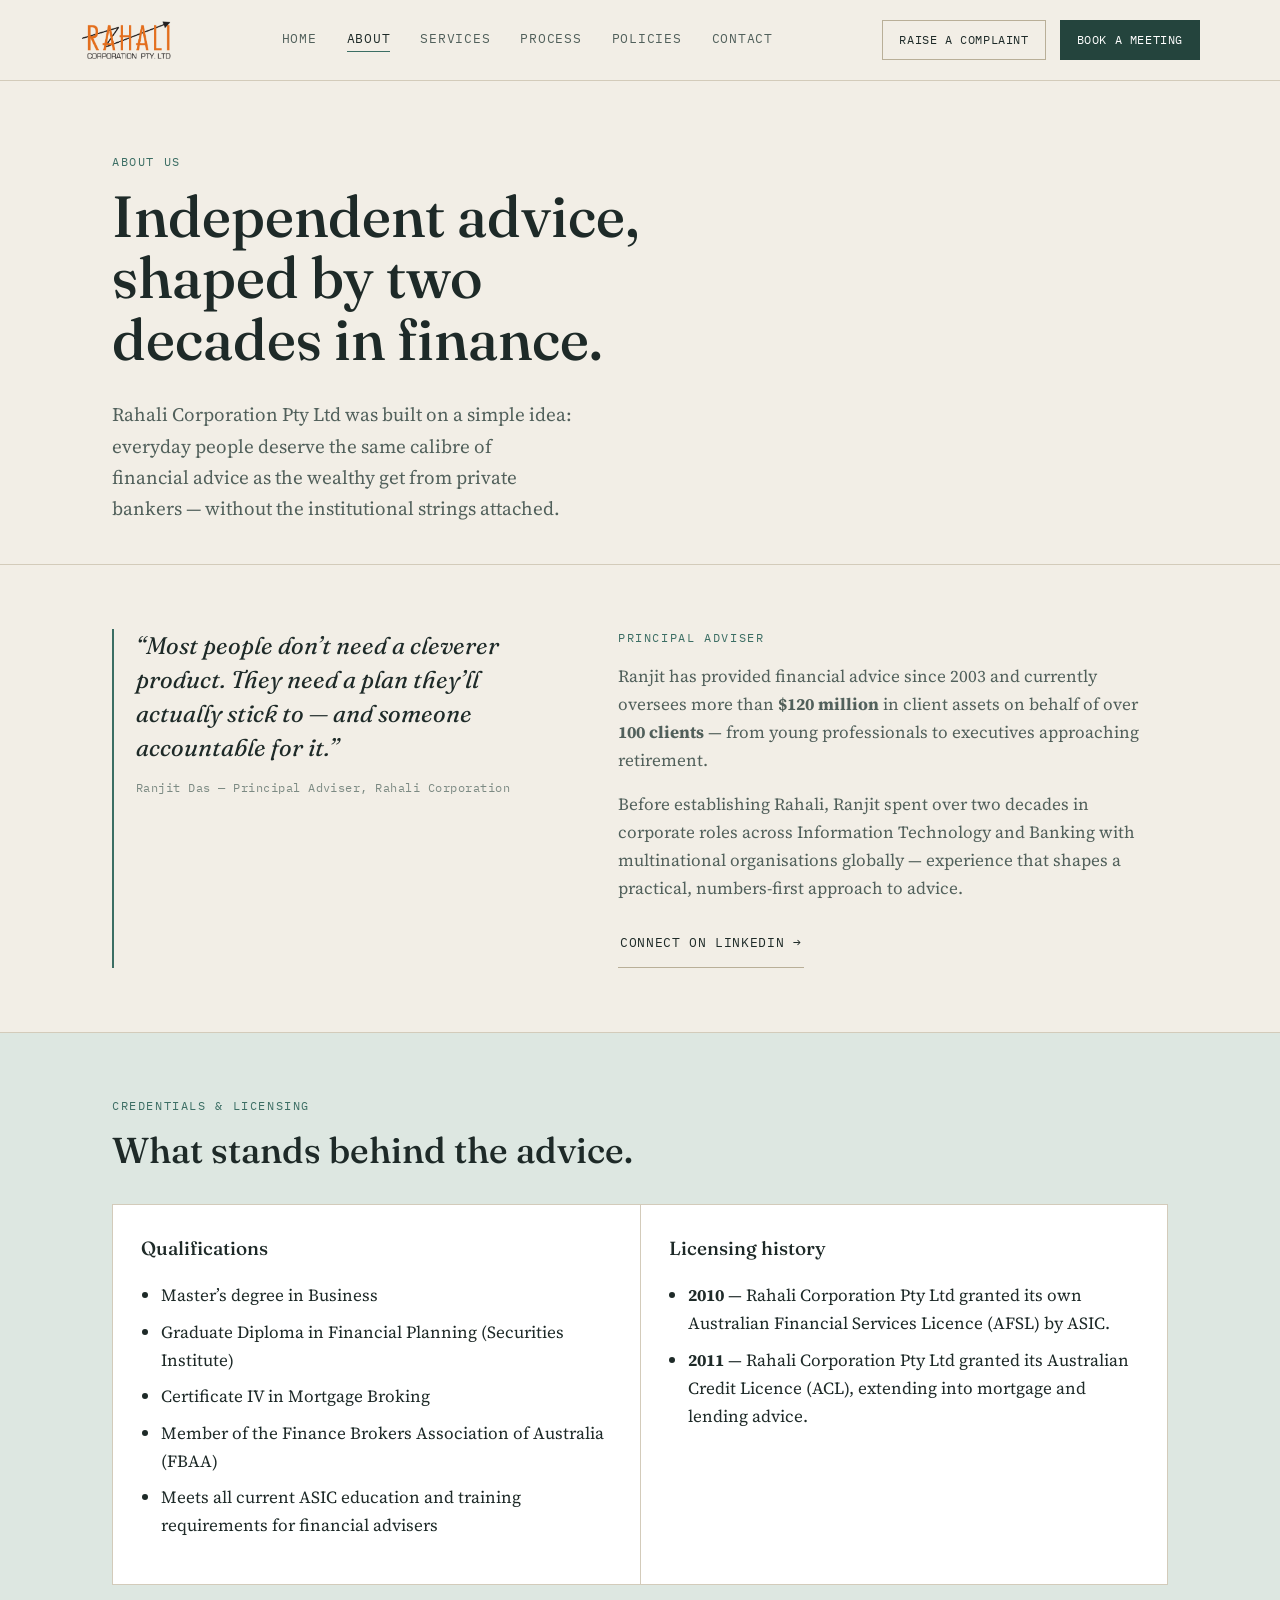
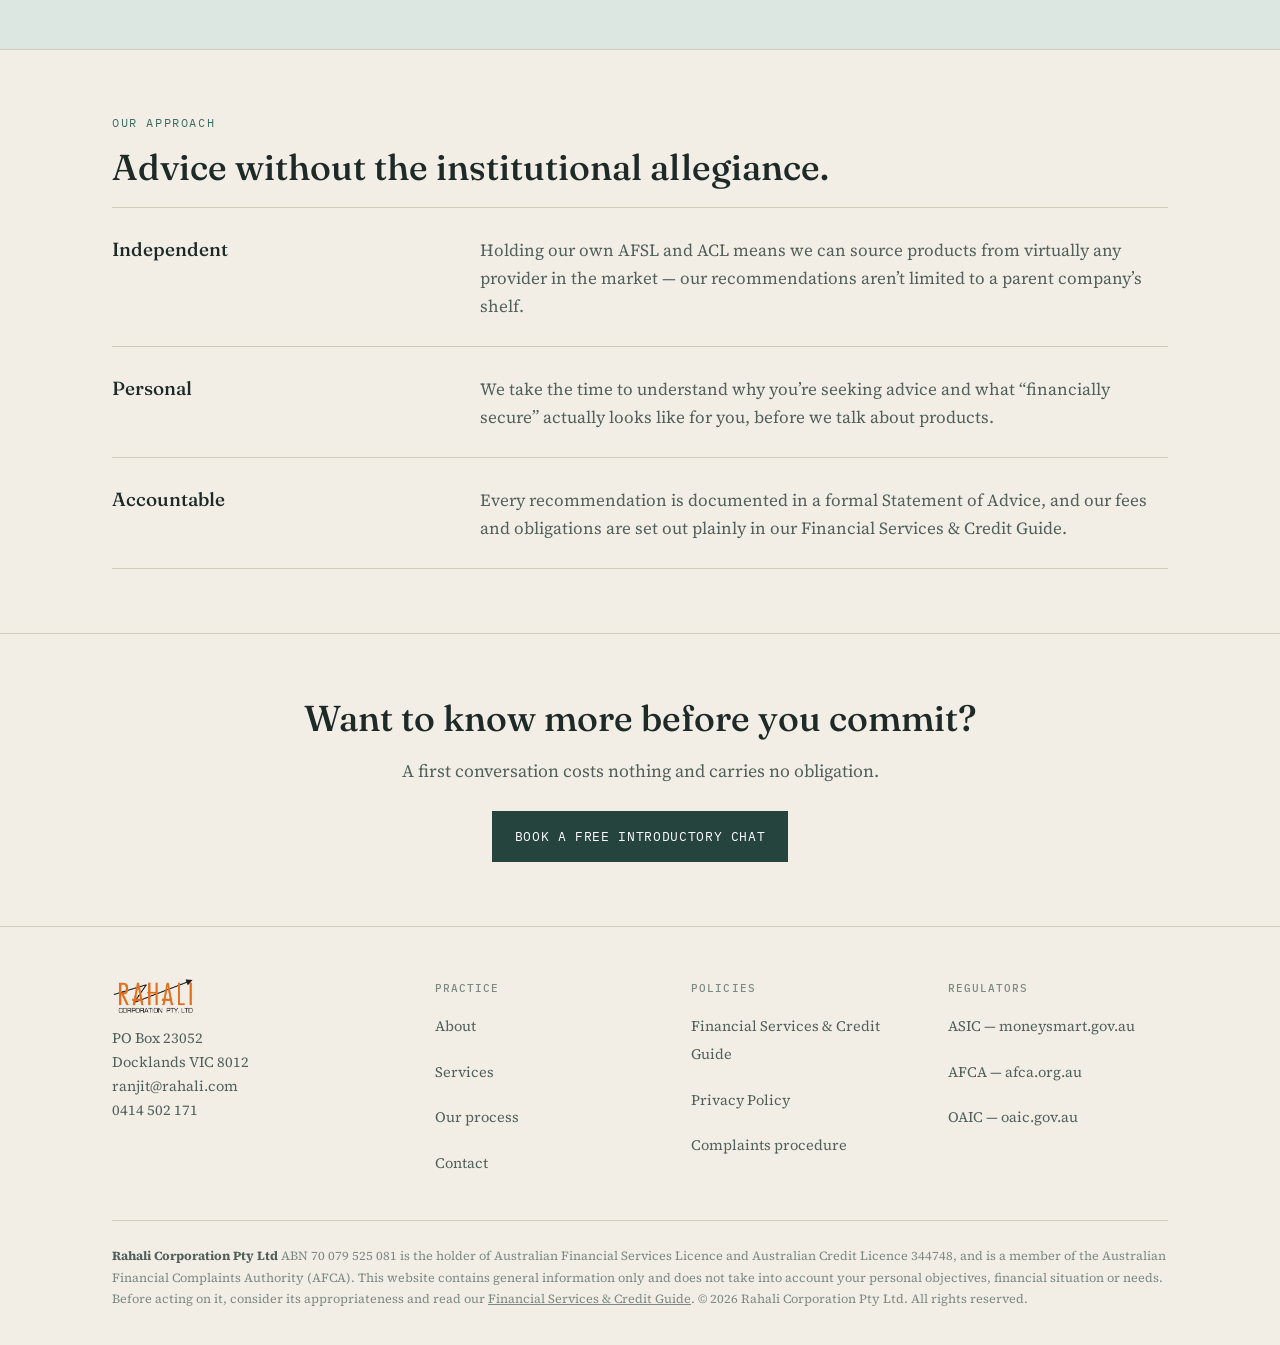
==== about.html @ 61ec0dc6 "Use the real Rahali Corporation logo instead of a custom mark Pull the actual logo currently live on" ====
<!DOCTYPE html>
<html lang="en-AU">
<head>
<meta charset="UTF-8">
<meta name="viewport" content="width=device-width, initial-scale=1.0">
<title>About Us | Rahali Corporation</title>
<meta name="description" content="Meet Ranjit Das, Principal Adviser of Rahali Corporation Pty Ltd &mdash; over 23 years of financial planning and mortgage broking experience.">
<link rel="icon" href="assets/img/favicon.png" type="image/png">
<link rel="preconnect" href="https://fonts.googleapis.com">
<link rel="preconnect" href="https://fonts.gstatic.com" crossorigin>
<link rel="stylesheet" href="assets/css/style.css">
</head>
<body>
<a class="skip-link" href="#main">Skip to content</a>
<div class="topbar">
  <div class="wrap topbar-inner">
    <a class="logo" href="index.html">
      <img src="assets/img/logo.png" alt="Rahali Corporation Pty Ltd" class="logo-img">
    </a>
    <nav class="site-nav" aria-label="Primary">
      <a href="index.html">Home</a>
      <a href="about.html">About</a>
      <a href="services.html">Services</a>
      <a href="process.html">Process</a>
      <a href="policies.html">Policies</a>
      <a href="contact.html">Contact</a>
    </nav>
    <div class="topbar-cta">
      <a class="btn-sm btn-outline-sm" href="complaints.html">Raise a Complaint</a>
      <a class="btn-primary btn-sm" href="contact.html">Book a meeting</a>
      <button class="nav-toggle" aria-label="Toggle menu" aria-expanded="false">
        <span></span><span></span><span></span>
      </button>
    </div>
  </div>
</div>

<main id="main">

<section class="hero" style="padding-bottom:20px;">
  <div class="wrap">
    <span class="eyebrow">About Us</span>
    <h1>Independent advice, shaped by two decades in finance.</h1>
    <p class="hero-sub">Rahali Corporation Pty Ltd was built on a simple idea: everyday people deserve the same calibre of financial advice as the wealthy get from private bankers &mdash; without the institutional strings attached.</p>
  </div>
</section>

<section class="section">
  <div class="wrap about-grid">
    <blockquote>
      &ldquo;Most people don&rsquo;t need a cleverer product. They need a plan they&rsquo;ll actually stick to &mdash; and someone accountable for it.&rdquo;
      <cite>Ranjit Das &mdash; Principal Adviser, Rahali Corporation</cite>
    </blockquote>
    <div class="about-copy">
      <span class="eyebrow">Principal Adviser</span>
      <p>Ranjit has provided financial advice since 2003 and currently oversees more than <strong>$120 million</strong> in client assets on behalf of over <strong>100 clients</strong> &mdash; from young professionals to executives approaching retirement.</p>
      <p>Before establishing Rahali, Ranjit spent over two decades in corporate roles across Information Technology and Banking with multinational organisations globally &mdash; experience that shapes a practical, numbers-first approach to advice.</p>
      <p class="mb-0"><a class="btn-ghost" href="https://www.linkedin.com/in/ranjit-das-aus/" target="_blank" rel="noopener">Connect on LinkedIn &rarr;</a></p>
    </div>
  </div>
</section>

<section class="section section--tint">
  <div class="wrap">
    <span class="eyebrow">Credentials &amp; licensing</span>
    <h2>What stands behind the advice.</h2>
    <div class="panel-grid panel-grid-2" style="margin-top:32px;">
      <div class="panel">
        <h3>Qualifications</h3>
        <ul>
          <li>Master&rsquo;s degree in Business</li>
          <li>Graduate Diploma in Financial Planning (Securities Institute)</li>
          <li>Certificate IV in Mortgage Broking</li>
          <li>Member of the Finance Brokers Association of Australia (FBAA)</li>
          <li>Meets all current ASIC education and training requirements for financial advisers</li>
        </ul>
      </div>
      <div class="panel">
        <h3>Licensing history</h3>
        <ul>
          <li><strong>2010</strong> &mdash; Rahali Corporation Pty Ltd granted its own Australian Financial Services Licence (AFSL) by ASIC.</li>
          <li><strong>2011</strong> &mdash; Rahali Corporation Pty Ltd granted its Australian Credit Licence (ACL), extending into mortgage and lending advice.</li>
        </ul>
      </div>
    </div>
  </div>
</section>

<section class="section">
  <div class="wrap">
    <span class="eyebrow">Our approach</span>
    <h2>Advice without the institutional allegiance.</h2>
    <div class="services-list" style="margin-top:8px;">
      <div class="service-row" style="grid-template-columns:1fr 2fr;">
        <h3>Independent</h3>
        <p>Holding our own AFSL and ACL means we can source products from virtually any provider in the market &mdash; our recommendations aren&rsquo;t limited to a parent company&rsquo;s shelf.</p>
      </div>
      <div class="service-row" style="grid-template-columns:1fr 2fr;">
        <h3>Personal</h3>
        <p>We take the time to understand why you&rsquo;re seeking advice and what &ldquo;financially secure&rdquo; actually looks like for you, before we talk about products.</p>
      </div>
      <div class="service-row" style="grid-template-columns:1fr 2fr;">
        <h3>Accountable</h3>
        <p>Every recommendation is documented in a formal Statement of Advice, and our fees and obligations are set out plainly in our Financial Services &amp; Credit Guide.</p>
      </div>
    </div>
  </div>
</section>

<section class="section text-center">
  <div class="wrap">
    <h2>Want to know more before you commit?</h2>
    <p class="lead" style="margin:0 auto 24px;">A first conversation costs nothing and carries no obligation.</p>
    <a class="btn-primary" href="contact.html">Book a Free Introductory Chat</a>
  </div>
</section>

</main>
<footer class="site-footer">
  <div class="wrap">
    <div class="footer-grid">
      <div>
        <img src="assets/img/logo.png" alt="Rahali Corporation Pty Ltd" class="logo-img logo-img--footer">
        <p style="color:var(--ink-soft);font-size:14.5px;margin-top:14px;max-width:32ch;">PO Box 23052<br>Docklands VIC 8012<br><a href="mailto:ranjit@rahali.com">ranjit@rahali.com</a><br><a href="tel:+61414502171">0414 502 171</a></p>
      </div>
      <div>
        <h4>Practice</h4>
        <ul>
          <li><a href="about.html">About</a></li>
          <li><a href="services.html">Services</a></li>
          <li><a href="process.html">Our process</a></li>
          <li><a href="contact.html">Contact</a></li>
        </ul>
      </div>
      <div>
        <h4>Policies</h4>
        <ul>
          <li><a href="fscg.html">Financial Services &amp; Credit Guide</a></li>
          <li><a href="privacy.html">Privacy Policy</a></li>
          <li><a href="complaints.html">Complaints procedure</a></li>
        </ul>
      </div>
      <div>
        <h4>Regulators</h4>
        <ul>
          <li><a href="https://moneysmart.gov.au" target="_blank" rel="noopener">ASIC — moneysmart.gov.au</a></li>
          <li><a href="https://www.afca.org.au" target="_blank" rel="noopener">AFCA — afca.org.au</a></li>
          <li><a href="https://www.oaic.gov.au" target="_blank" rel="noopener">OAIC — oaic.gov.au</a></li>
        </ul>
      </div>
    </div>
    <div class="footer-legal">
      <strong>Rahali Corporation Pty Ltd</strong> ABN 70 079 525 081 is the holder of Australian Financial Services Licence and Australian Credit Licence 344748, and is a member of the Australian Financial Complaints Authority (AFCA). This website contains general information only and does not take into account your personal objectives, financial situation or needs. Before acting on it, consider its appropriateness and read our <a href="fscg.html">Financial Services &amp; Credit Guide</a>. &copy; <span data-year>2026</span> Rahali Corporation Pty Ltd. All rights reserved.
    </div>
  </div>
</footer>

<script src="assets/js/main.js"></script>
</body>
</html>
---- assets/css/style.css ----
/* =========================================================
   Rahali Corporation Pty Ltd — Site Stylesheet
   "Long Horizon" design system: editorial serif + mono labels,
   sage/cream palette, sharp corners, no shadows.
   ========================================================= */

@import url('https://fonts.googleapis.com/css2?family=Fraunces:opsz,wght@9..144,400;9..144,500;9..144,600&family=Source+Serif+4:ital,wght@0,400;0,500;0,600;1,400&family=IBM+Plex+Mono:wght@400;500&display=swap');

:root{
  --bg:#F2EEE6;
  --surface:#FFFFFF;
  --surface-soft:#EAE4D6;
  --ink:#1E2A28;
  --ink-soft:#51605B;
  --ink-faint:#7C8A83;
  --accent:#3C6E64;
  --accent-deep:#24443D;
  --accent-tint:#DDE7E1;
  --line:#D3CBBA;
  --line-strong:#B9AF98;
  --danger:#8C4A3A;
}
@media (prefers-color-scheme: dark){
  :root:not([data-theme="light"]){
    --bg:#141C1A; --surface:#1B2523; --surface-soft:#22302C;
    --ink:#EDEAE0; --ink-soft:#B7C0BA; --ink-faint:#84928C;
    --accent:#6FAE9D; --accent-deep:#9CCABB; --accent-tint:#25352F;
    --line:#33413C; --line-strong:#425048; --danger:#D19684;
  }
}
:root[data-theme="dark"]{
  --bg:#141C1A; --surface:#1B2523; --surface-soft:#22302C;
  --ink:#EDEAE0; --ink-soft:#B7C0BA; --ink-faint:#84928C;
  --accent:#6FAE9D; --accent-deep:#9CCABB; --accent-tint:#25352F;
  --line:#33413C; --line-strong:#425048; --danger:#D19684;
}

*, *::before, *::after{ box-sizing:border-box; }
html{ -webkit-font-smoothing:antialiased; scroll-behavior:smooth; overflow-x:hidden; }
body{
  margin:0;
  background:var(--bg);
  color:var(--ink);
  font-family:"Source Serif 4", Georgia, "Times New Roman", serif;
  font-size:17px;
  line-height:1.65;
  overflow-x:hidden;
}
a{ color:inherit; }
h1,h2,h3,h4{
  font-family:"Fraunces","Iowan Old Style",Georgia,serif;
  font-weight:500;
  text-wrap:balance;
  margin:0 0 0.5em;
  color:var(--ink);
}
h1{ font-size:clamp(34px,5vw,58px); line-height:1.06; }
h2{ font-size:clamp(26px,3.4vw,36px); line-height:1.15; }
h3{ font-size:19px; font-weight:500; }
p{ margin:0 0 1em; color:var(--ink); }
ul{ padding-left:1.15em; }
li{ margin-bottom:0.5em; }
img,svg{ max-width:100%; display:block; }
em{ font-style:italic; color:var(--accent-deep); }

.mono{ font-family:"IBM Plex Mono",ui-monospace,SFMono-Regular,monospace; letter-spacing:.02em; }

.wrap{ max-width:1120px; margin:0 auto; padding:0 32px; }
@media (max-width:640px){ .wrap{ padding:0 20px; } }

.eyebrow{
  font-family:"IBM Plex Mono",monospace; font-size:11.5px; letter-spacing:.14em;
  text-transform:uppercase; color:var(--accent); margin-bottom:14px; display:block;
}
.lead{ color:var(--ink-soft); font-size:1.1rem; max-width:56ch; }

/* ---- Buttons & links ---- */
.btn-primary{
  font-family:"IBM Plex Mono",monospace; font-size:13px; letter-spacing:.05em; text-transform:uppercase;
  text-decoration:none; color:var(--surface); background:var(--accent-deep);
  padding:14px 22px; display:inline-block; border:1px solid var(--accent-deep); cursor:pointer;
}
.btn-primary:hover{ background:var(--accent); border-color:var(--accent); }
.btn-ghost{
  font-family:"IBM Plex Mono",monospace; font-size:13px; letter-spacing:.05em; text-transform:uppercase;
  text-decoration:none; color:var(--ink); border-bottom:1px solid var(--line-strong);
  padding:14px 2px; display:inline-block; background:none; border-top:none; border-left:none; border-right:none; cursor:pointer;
}
.btn-ghost:hover{ color:var(--accent-deep); border-color:var(--accent-deep); }
.btn-sm{
  font-family:"IBM Plex Mono",monospace; font-size:12px; letter-spacing:.05em; text-transform:uppercase;
  text-decoration:none; padding:9px 16px; display:inline-block; cursor:pointer;
}
.btn-outline-sm{ color:var(--ink); border:1px solid var(--line-strong); background:none; }
.btn-outline-sm:hover{ border-color:var(--accent-deep); color:var(--accent-deep); }
.hero-actions{ display:flex; gap:16px; margin-top:30px; flex-wrap:wrap; align-items:center; }

/* ---- Topbar ---- */
.topbar{ border-bottom:1px solid var(--line); background:var(--bg); position:sticky; top:0; z-index:100; }
.topbar-inner{ display:flex; align-items:center; justify-content:space-between; padding:20px 0; gap:20px; }
.logo{ display:flex; align-items:center; gap:10px; text-decoration:none; flex-shrink:0; min-width:0; }
.logo-img{ height:38px; width:auto; display:block; flex-shrink:0; }
.logo-img--footer{ height:34px; margin-bottom:14px; }
nav.site-nav{ display:flex; gap:30px; }
nav.site-nav a{
  font-family:"IBM Plex Mono",monospace; font-size:12.5px; letter-spacing:.06em; text-transform:uppercase;
  text-decoration:none; color:var(--ink-soft); padding-bottom:3px; border-bottom:1px solid transparent;
}
nav.site-nav a:hover, nav.site-nav a.active{ color:var(--ink); border-color:var(--accent); }
.topbar-cta{ display:flex; align-items:center; gap:14px; flex-shrink:0; }
.nav-toggle{ display:none; background:none; border:1px solid var(--line-strong); padding:8px 10px; cursor:pointer; }
.nav-toggle span{ display:block; width:20px; height:2px; margin:4px 0; background:var(--ink); }

@media (max-width:900px){
  nav.site-nav{
    display:none; position:absolute; top:100%; left:0; right:0;
    flex-direction:column; gap:0; background:var(--surface); border-bottom:1px solid var(--line);
  }
  nav.site-nav.open{ display:flex; }
  nav.site-nav a{ padding:16px 20px; border-bottom:1px solid var(--line); }
  nav.site-nav a:last-child{ border-bottom:none; }
  .topbar-cta .btn-outline-sm{ display:none; }
  .nav-toggle{ display:block; }
}
@media (max-width:480px){
  .topbar-cta .btn-primary.btn-sm{ padding:9px 12px; font-size:11px; }
}

/* ---- Hero ---- */
.hero{ padding:72px 0 56px; position:relative; overflow:hidden; }
.credential-line{
  display:flex; gap:10px; align-items:center; flex-wrap:wrap;
  font-family:"IBM Plex Mono",monospace; font-size:11.5px; letter-spacing:.1em; text-transform:uppercase;
  color:var(--ink-faint); margin-bottom:30px;
}
.credential-line .dot{ width:5px; height:5px; border-radius:50%; background:var(--accent); flex-shrink:0; }
.hero-grid{ display:grid; grid-template-columns:1.15fr .85fr; gap:56px; align-items:end; }
@media (max-width:860px){ .hero-grid{ grid-template-columns:1fr; } }
.hero h1{ max-width:15ch; }
.hero-sub{ margin-top:20px; color:var(--ink-soft); font-size:19px; max-width:46ch; }
.hero-figure{ border:1px solid var(--line); background:var(--surface); padding:26px; }
.hero-figure .fig-label{
  font-family:"IBM Plex Mono",monospace; font-size:10.5px; letter-spacing:.12em; text-transform:uppercase;
  color:var(--ink-faint); display:flex; justify-content:space-between; margin-bottom:16px;
}
canvas#horizon{ display:block; width:100%; height:170px; }
.fig-stats{ display:grid; grid-template-columns:repeat(3,1fr); gap:16px; margin-top:18px; border-top:1px solid var(--line); padding-top:18px; }
.fig-stats div span{ display:block; }
.stat-n{ font-family:"Fraunces",serif; font-size:24px; color:var(--accent-deep); }
.stat-l{ font-family:"IBM Plex Mono",monospace; font-size:10px; letter-spacing:.05em; text-transform:uppercase; color:var(--ink-faint); margin-top:2px; }

/* ---- Section shell ---- */
.section{ padding:64px 0; border-top:1px solid var(--line); }
.section:first-of-type{ border-top:none; }
.section--tight{ padding:44px 0; }
.section--tint{ background:var(--accent-tint); }
.section-head{ display:grid; grid-template-columns:1fr 1.3fr; gap:40px; margin-bottom:40px; }
@media (max-width:760px){ .section-head{ grid-template-columns:1fr; gap:14px; } }
.section-head h2{ max-width:14ch; }
.section-head p{ color:var(--ink-soft); margin:0; max-width:52ch; }

/* ---- About / pull quote ---- */
.about-grid{ display:grid; grid-template-columns:.9fr 1.1fr; gap:56px; }
@media (max-width:820px){ .about-grid{ grid-template-columns:1fr; } }
blockquote{
  margin:0; font-family:"Fraunces",serif; font-style:italic; font-weight:400; font-size:24px; line-height:1.42;
  color:var(--ink); border-left:2px solid var(--accent); padding-left:22px;
}
blockquote cite{ display:block; margin-top:14px; font-family:"IBM Plex Mono",monospace; font-style:normal; font-size:12px; letter-spacing:.04em; color:var(--ink-faint); }
.about-copy p{ color:var(--ink-soft); margin:0 0 16px; }
.about-copy p:last-child{ margin-bottom:0; }

/* ---- Numbered service rows ---- */
.services-list{ border-top:1px solid var(--line); }
.service-row{ display:grid; grid-template-columns:70px 1fr 1.4fr; gap:24px; padding:26px 0; border-bottom:1px solid var(--line); align-items:baseline; }
@media (max-width:760px){ .service-row{ grid-template-columns:1fr; gap:6px; } }
.service-row .num{ font-family:"IBM Plex Mono",monospace; color:var(--ink-faint); font-size:13px; }
.service-row h3{ margin-bottom:0; }
.service-row p{ margin:0; color:var(--ink-soft); }
.service-row ul{ margin:8px 0 0; color:var(--ink-soft); }

/* ---- Process grid ---- */
.process-list{ display:grid; grid-template-columns:repeat(5,1fr); gap:1px; background:var(--line); border:1px solid var(--line); }
@media (max-width:960px){ .process-list{ grid-template-columns:repeat(3,1fr); } }
@media (max-width:620px){ .process-list{ grid-template-columns:1fr 1fr; } }
@media (max-width:420px){ .process-list{ grid-template-columns:1fr; } }
.process-item{ background:var(--surface); padding:26px 20px; }
.process-item .num{ font-family:"Fraunces",serif; color:var(--accent); font-size:28px; display:block; margin-bottom:12px; }
.process-item h3{ font-size:16.5px; margin-bottom:8px; }
.process-item p{ margin:0; color:var(--ink-soft); font-size:14.5px; }

/* ---- Trust strip ---- */
.trust-strip{ background:var(--accent-tint); border-top:1px solid var(--line); border-bottom:1px solid var(--line); }
.trust-grid{ display:grid; grid-template-columns:repeat(3,1fr); gap:40px; padding:52px 0; }
@media (max-width:760px){ .trust-grid{ grid-template-columns:1fr; gap:28px; } }
.trust-grid h3{ margin-bottom:8px; }
.trust-grid p{ margin:0; color:var(--ink-soft); font-size:15px; }

/* ---- Policy grid + complaint banner ---- */
.policy-grid{ display:grid; grid-template-columns:repeat(3,1fr); gap:1px; background:var(--line); border:1px solid var(--line); }
@media (max-width:760px){ .policy-grid{ grid-template-columns:1fr; } }
.policy-card{ background:var(--surface); padding:28px 26px; display:flex; flex-direction:column; gap:12px; }
.policy-card h3{ margin-bottom:0; }
.policy-card p{ margin:0; color:var(--ink-soft); font-size:14.5px; flex:1; }
.policy-card a{
  font-family:"IBM Plex Mono",monospace; font-size:12px; letter-spacing:.05em; text-transform:uppercase;
  text-decoration:none; color:var(--accent-deep); border-bottom:1px solid var(--line-strong); align-self:flex-start; padding-bottom:2px;
}
.tag{ display:inline-block; font-family:"IBM Plex Mono",monospace; font-size:10px; letter-spacing:.08em; text-transform:uppercase; color:var(--accent-deep); background:var(--accent-tint); padding:3px 8px; }
.complaint-banner{
  margin-top:1px; background:var(--accent-deep); color:var(--bg); padding:32px 30px;
  display:flex; justify-content:space-between; align-items:center; gap:24px; flex-wrap:wrap;
}
.complaint-banner h3{ color:var(--bg); margin-bottom:4px; }
.complaint-banner p{ margin:0; color:#C9D8D2; font-size:14.5px; max-width:48ch; }
.complaint-banner a{
  font-family:"IBM Plex Mono",monospace; font-size:12.5px; letter-spacing:.05em; text-transform:uppercase;
  text-decoration:none; color:var(--accent-deep); background:var(--bg); padding:12px 20px; white-space:nowrap;
}

/* ---- Generic panel / card (contact, credentials, callouts) ---- */
.panel{ background:var(--surface); border:1px solid var(--line); padding:28px; }
.panel-grid{ display:grid; gap:1px; background:var(--line); border:1px solid var(--line); }
.panel-grid-3{ grid-template-columns:repeat(3,1fr); }
.panel-grid-2{ grid-template-columns:repeat(2,1fr); }
@media (max-width:760px){ .panel-grid-3, .panel-grid-2{ grid-template-columns:1fr; } }
.panel-grid .panel{ border:none; }

/* ---- Tables ---- */
table{ width:100%; border-collapse:collapse; margin:1.2em 0; font-size:15px; }
th,td{ text-align:left; padding:12px 14px; border-bottom:1px solid var(--line); vertical-align:top; }
th{ font-family:"IBM Plex Mono",monospace; font-size:11.5px; letter-spacing:.06em; text-transform:uppercase; color:var(--ink-faint); font-weight:500; }

/* ---- Legal doc pages ---- */
.legal-layout{ display:grid; grid-template-columns:240px 1fr; gap:48px; align-items:start; }
@media (max-width:900px){ .legal-layout{ grid-template-columns:1fr; } }
.legal-toc{ position:sticky; top:90px; border-left:1px solid var(--line); padding-left:20px; font-size:13.5px; }
.legal-toc h4{ font-family:"IBM Plex Mono",monospace; font-size:10.5px; text-transform:uppercase; letter-spacing:.1em; color:var(--ink-faint); margin-bottom:12px; font-weight:500; }
.legal-toc ol{ padding-left:1.1em; margin:0; color:var(--ink-soft); }
.legal-toc a{ color:var(--ink-soft); text-decoration:none; }
.legal-toc a:hover{ color:var(--accent-deep); }
.legal-body h2{ margin-top:1.7em; scroll-margin-top:100px; }
.legal-body h3{ margin-top:1.2em; scroll-margin-top:100px; }
.legal-meta{
  display:flex; gap:24px; flex-wrap:wrap; font-family:"IBM Plex Mono",monospace; font-size:12px; letter-spacing:.02em;
  color:var(--ink-faint); border-bottom:1px solid var(--line); padding-bottom:20px; margin-bottom:30px;
}
.callout{ background:var(--accent-tint); border-left:2px solid var(--accent); padding:18px 22px; margin:1.4em 0; font-size:15.5px; }
.callout--deep{ background:var(--surface-soft); border-left-color:var(--ink-faint); }

/* ---- Steps (complaints procedure) ---- */
.steps{ counter-reset:step; }
.step{ display:grid; grid-template-columns:52px 1fr; gap:20px; position:relative; padding-bottom:36px; }
.step:last-child{ padding-bottom:0; }
.step-num{
  counter-increment:step; width:52px; height:52px; border:1px solid var(--accent-deep); color:var(--accent-deep);
  display:flex; align-items:center; justify-content:center; font-family:"Fraunces",serif; font-size:19px; position:relative; z-index:1; background:var(--bg);
}
.step-num::before{ content:counter(step); }
.step:not(:last-child)::after{ content:''; position:absolute; left:25px; top:52px; bottom:-4px; width:1px; background:var(--line); }
.step-body{ padding-top:6px; }
.step-body h3{ margin-bottom:6px; }
.step-body p:last-child{ margin-bottom:0; }

/* ---- Forms ---- */
.form-grid{ display:grid; grid-template-columns:1fr 1fr; gap:20px; }
@media (max-width:700px){ .form-grid{ grid-template-columns:1fr; } }
.field{ display:flex; flex-direction:column; gap:8px; margin-bottom:20px; }
.field.full{ grid-column:1/-1; }
label{ font-family:"IBM Plex Mono",monospace; font-weight:500; font-size:11.5px; letter-spacing:.06em; text-transform:uppercase; color:var(--ink-faint); }
input, select, textarea{
  font-family:"Source Serif 4",serif; font-size:16px;
  padding:12px 14px; border:1px solid var(--line-strong); background:var(--surface); color:var(--ink);
}
input:focus, select:focus, textarea:focus{ outline:none; border-color:var(--accent-deep); }
.required{ color:var(--danger); }
.form-note{ font-size:13.5px; color:var(--ink-faint); }

/* ---- Footer ---- */
footer.site-footer{ border-top:1px solid var(--line); padding:52px 0 36px; }
.footer-grid{ display:grid; grid-template-columns:1.3fr 1fr 1fr 1fr; gap:36px; margin-bottom:36px; }
@media (max-width:760px){ .footer-grid{ grid-template-columns:1fr 1fr; } }
@media (max-width:480px){ .footer-grid{ grid-template-columns:1fr; } }
.footer-grid h4{ font-family:"IBM Plex Mono",monospace; font-size:11px; letter-spacing:.1em; text-transform:uppercase; color:var(--ink-faint); margin-bottom:14px; font-weight:500; }
.footer-grid ul{ list-style:none; margin:0; padding:0; display:flex; flex-direction:column; gap:9px; }
.footer-grid a{ text-decoration:none; color:var(--ink-soft); font-size:14.5px; }
.footer-grid a:hover{ color:var(--accent-deep); }
.footer-legal{ padding-top:24px; border-top:1px solid var(--line); font-size:12.5px; color:var(--ink-faint); line-height:1.7; }
.footer-legal strong{ color:var(--ink-soft); }

/* ---- Utility ---- */
.text-center{ text-align:center; }
.mb-0{ margin-bottom:0; }
:focus-visible{ outline:2px solid var(--accent-deep); outline-offset:2px; }
.skip-link{ position:absolute; left:-999px; top:auto; background:var(--accent-deep); color:var(--bg); padding:10px 16px; z-index:200; font-family:"IBM Plex Mono",monospace; font-size:12px; text-decoration:none; }
.skip-link:focus{ left:16px; top:16px; }
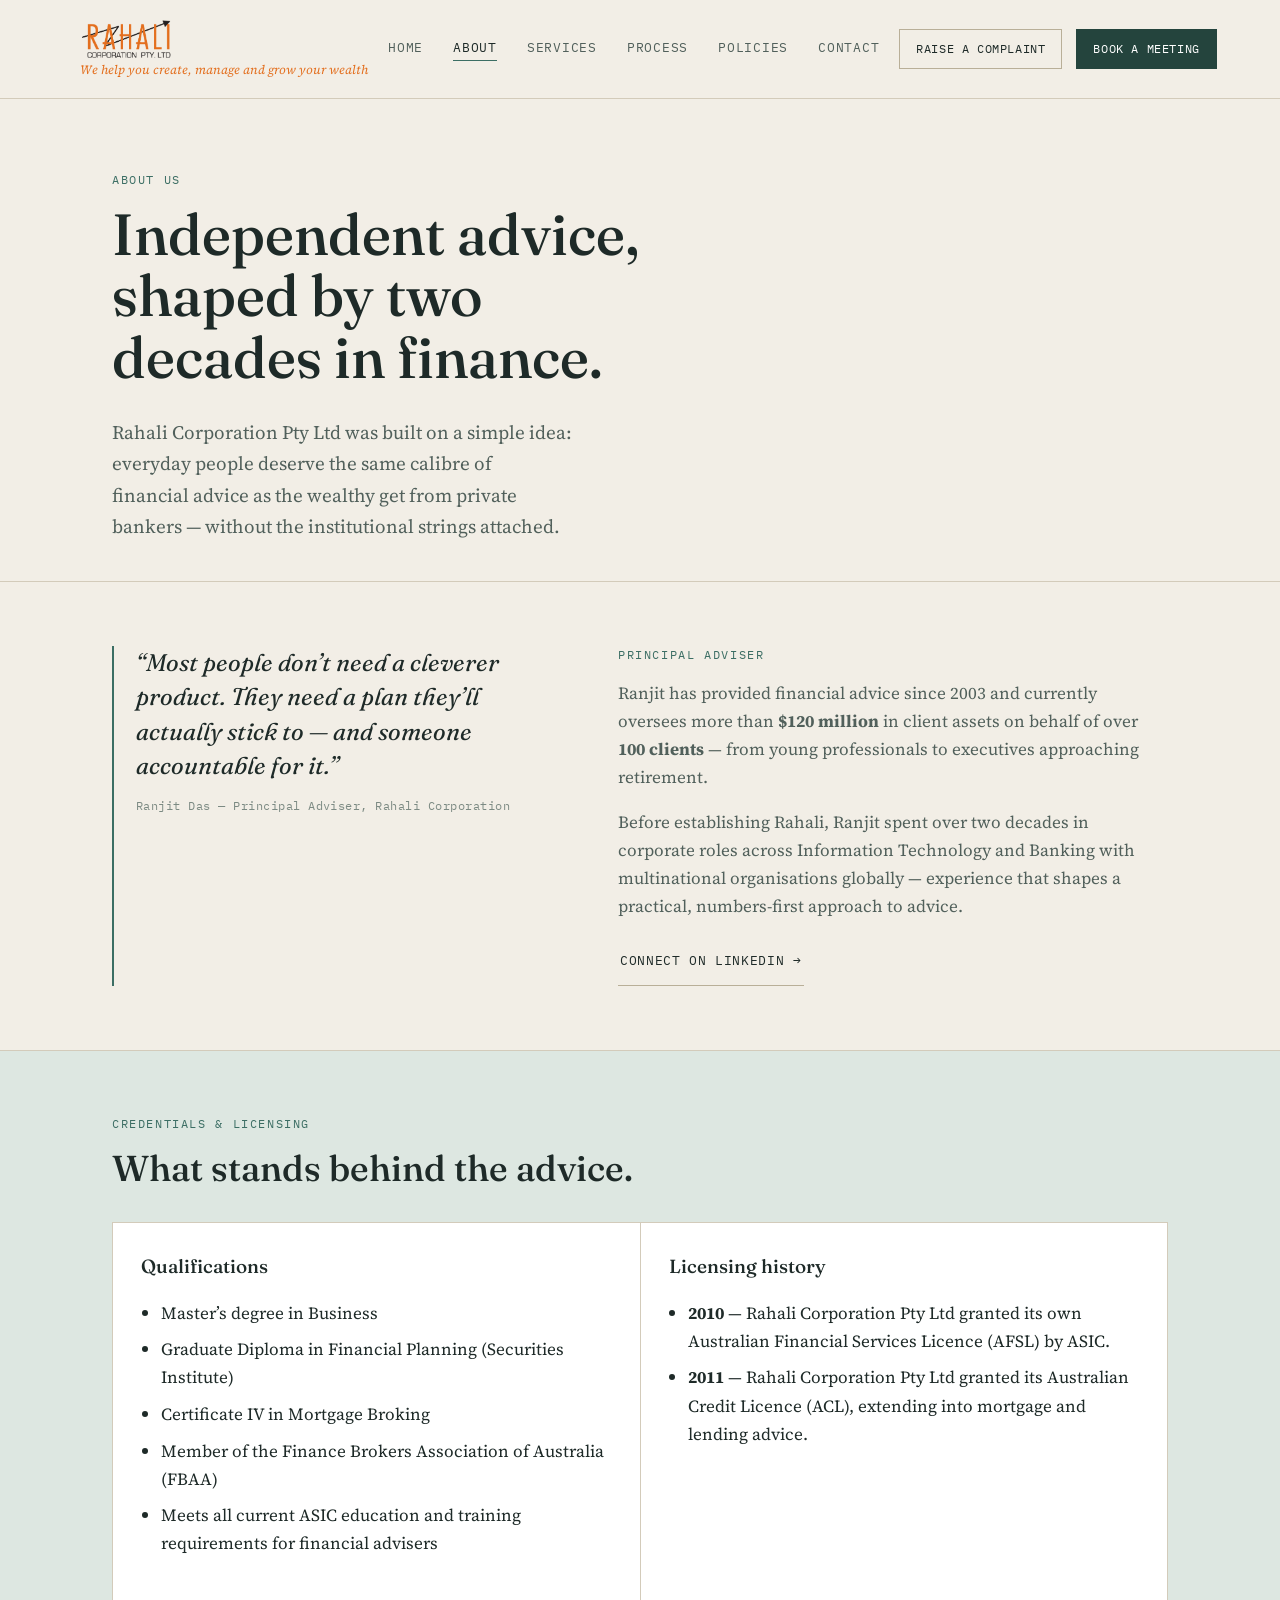
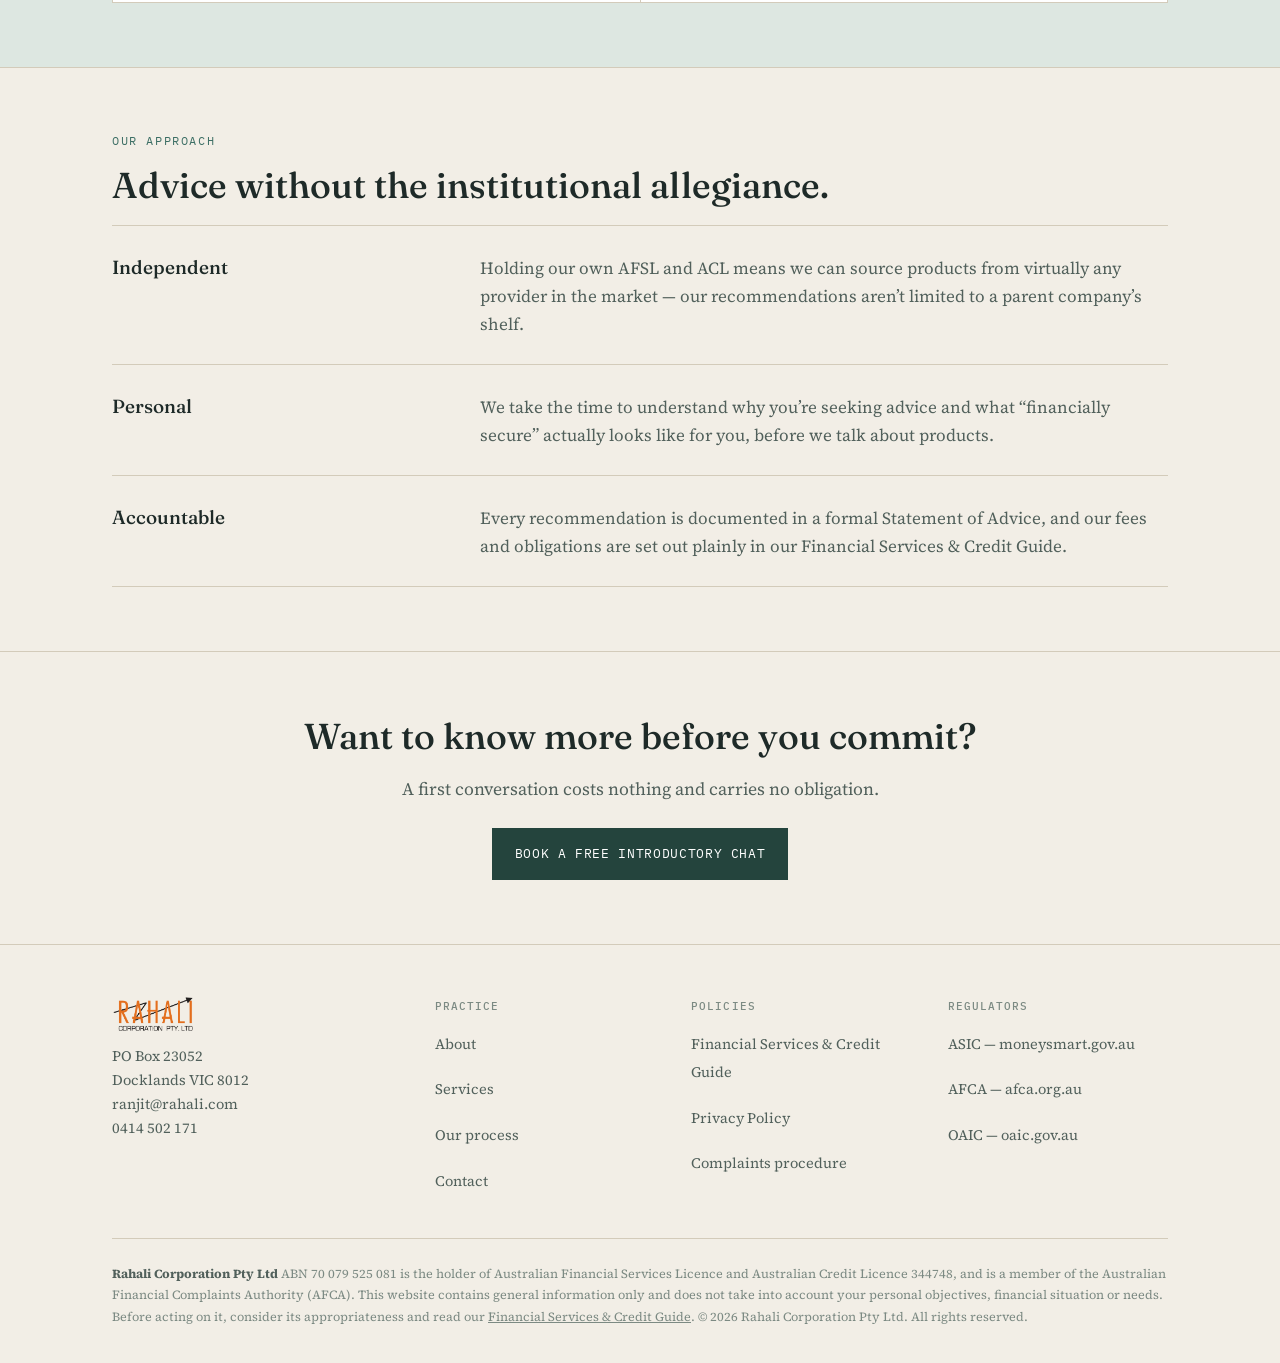
==== commit df9b6079: "Add brand tagline underneath the header logo Insert "We help you create, manage and grow your wealth" ====
--- a/about.html
+++ b/about.html
@@ -16,6 +16,7 @@
   <div class="wrap topbar-inner">
     <a class="logo" href="index.html">
       <img src="assets/img/logo.png" alt="Rahali Corporation Pty Ltd" class="logo-img">
+      <span class="logo-tagline">We help you create, manage and grow your wealth</span>
     </a>
     <nav class="site-nav" aria-label="Primary">
       <a href="index.html">Home</a>
--- a/assets/css/style.css
+++ b/assets/css/style.css
@@ -98,9 +98,14 @@
 /* ---- Topbar ---- */
 .topbar{ border-bottom:1px solid var(--line); background:var(--bg); position:sticky; top:0; z-index:100; }
 .topbar-inner{ display:flex; align-items:center; justify-content:space-between; padding:20px 0; gap:20px; }
-.logo{ display:flex; align-items:center; gap:10px; text-decoration:none; flex-shrink:0; min-width:0; }
+.logo{ display:flex; flex-direction:column; align-items:flex-start; gap:4px; text-decoration:none; flex-shrink:0; min-width:0; }
 .logo-img{ height:38px; width:auto; display:block; flex-shrink:0; }
 .logo-img--footer{ height:34px; margin-bottom:14px; }
+.logo-tagline{
+  font-family:"Source Serif 4", Georgia, serif; font-style:italic; font-size:12.5px;
+  color:#E36E1D; line-height:1.25; white-space:nowrap;
+}
+@media (max-width:640px){ .logo-tagline{ display:none; } }
 nav.site-nav{ display:flex; gap:30px; }
 nav.site-nav a{
   font-family:"IBM Plex Mono",monospace; font-size:12.5px; letter-spacing:.06em; text-transform:uppercase;
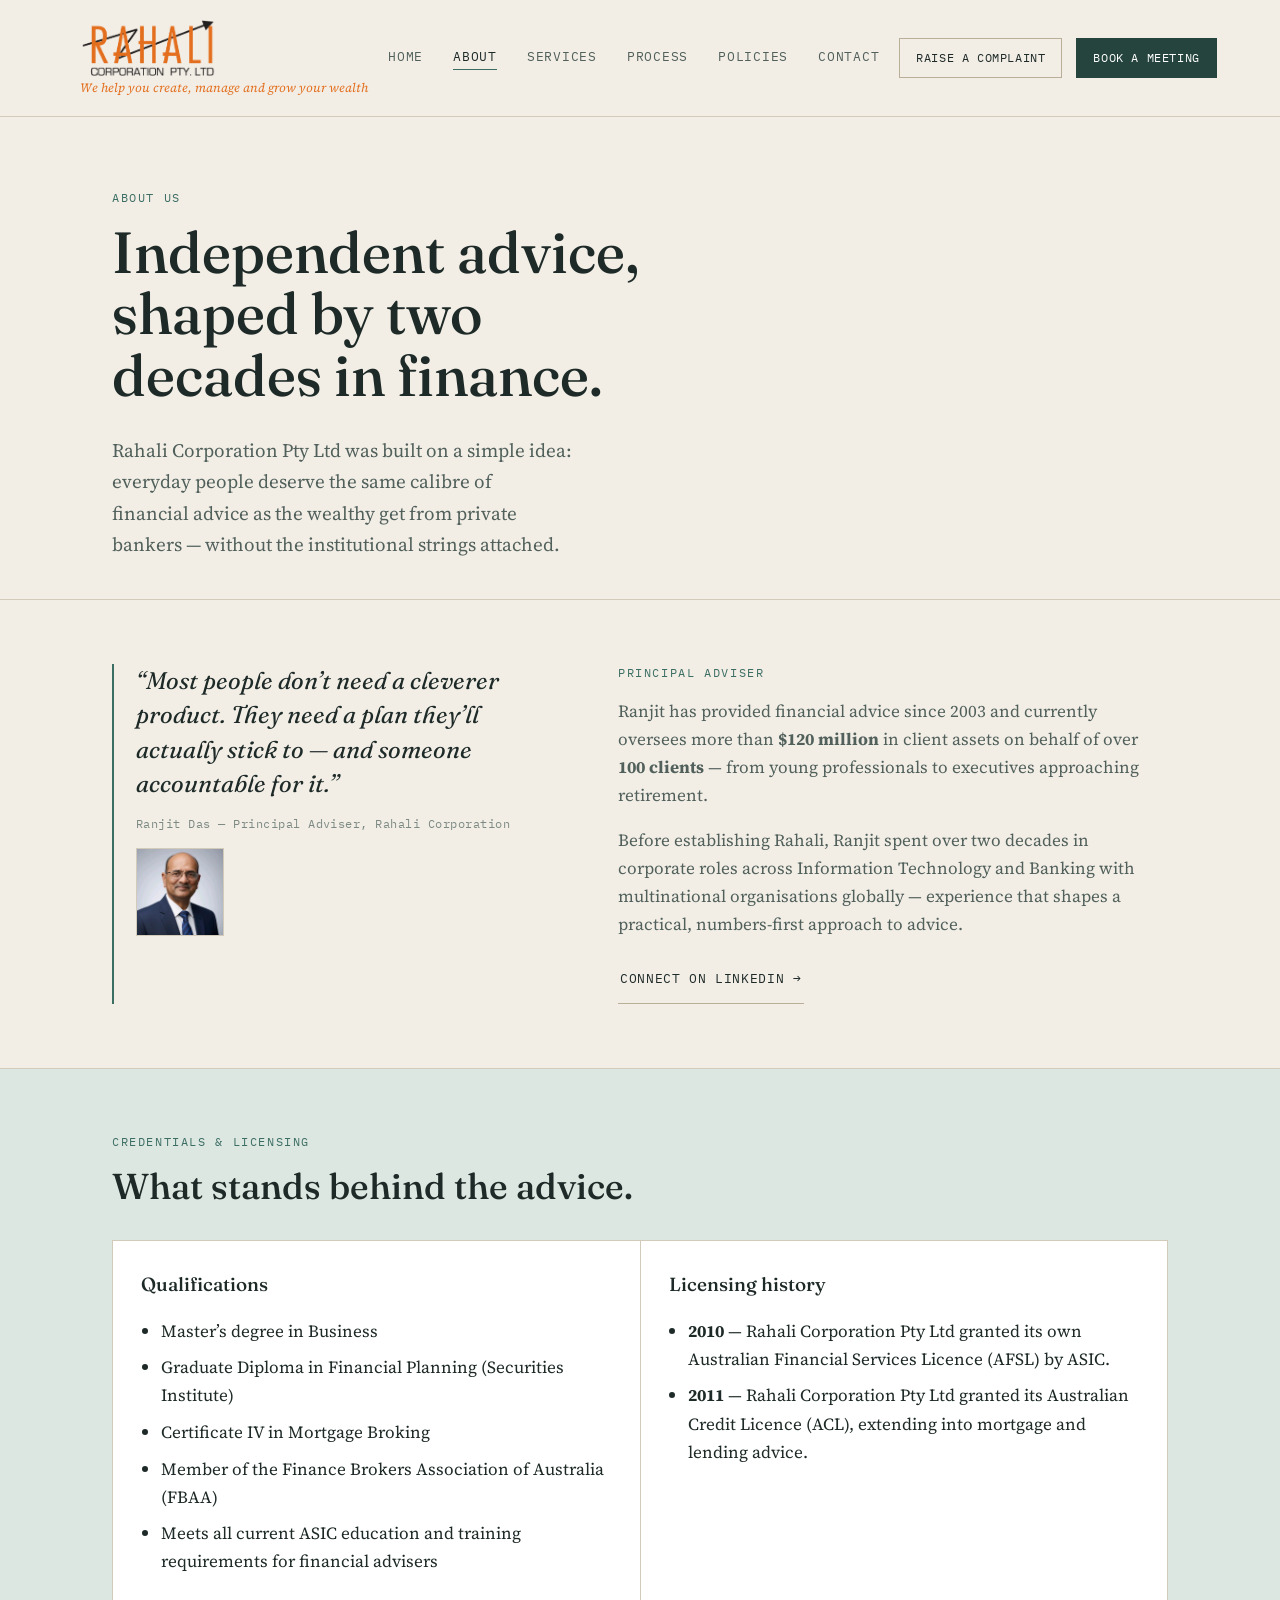
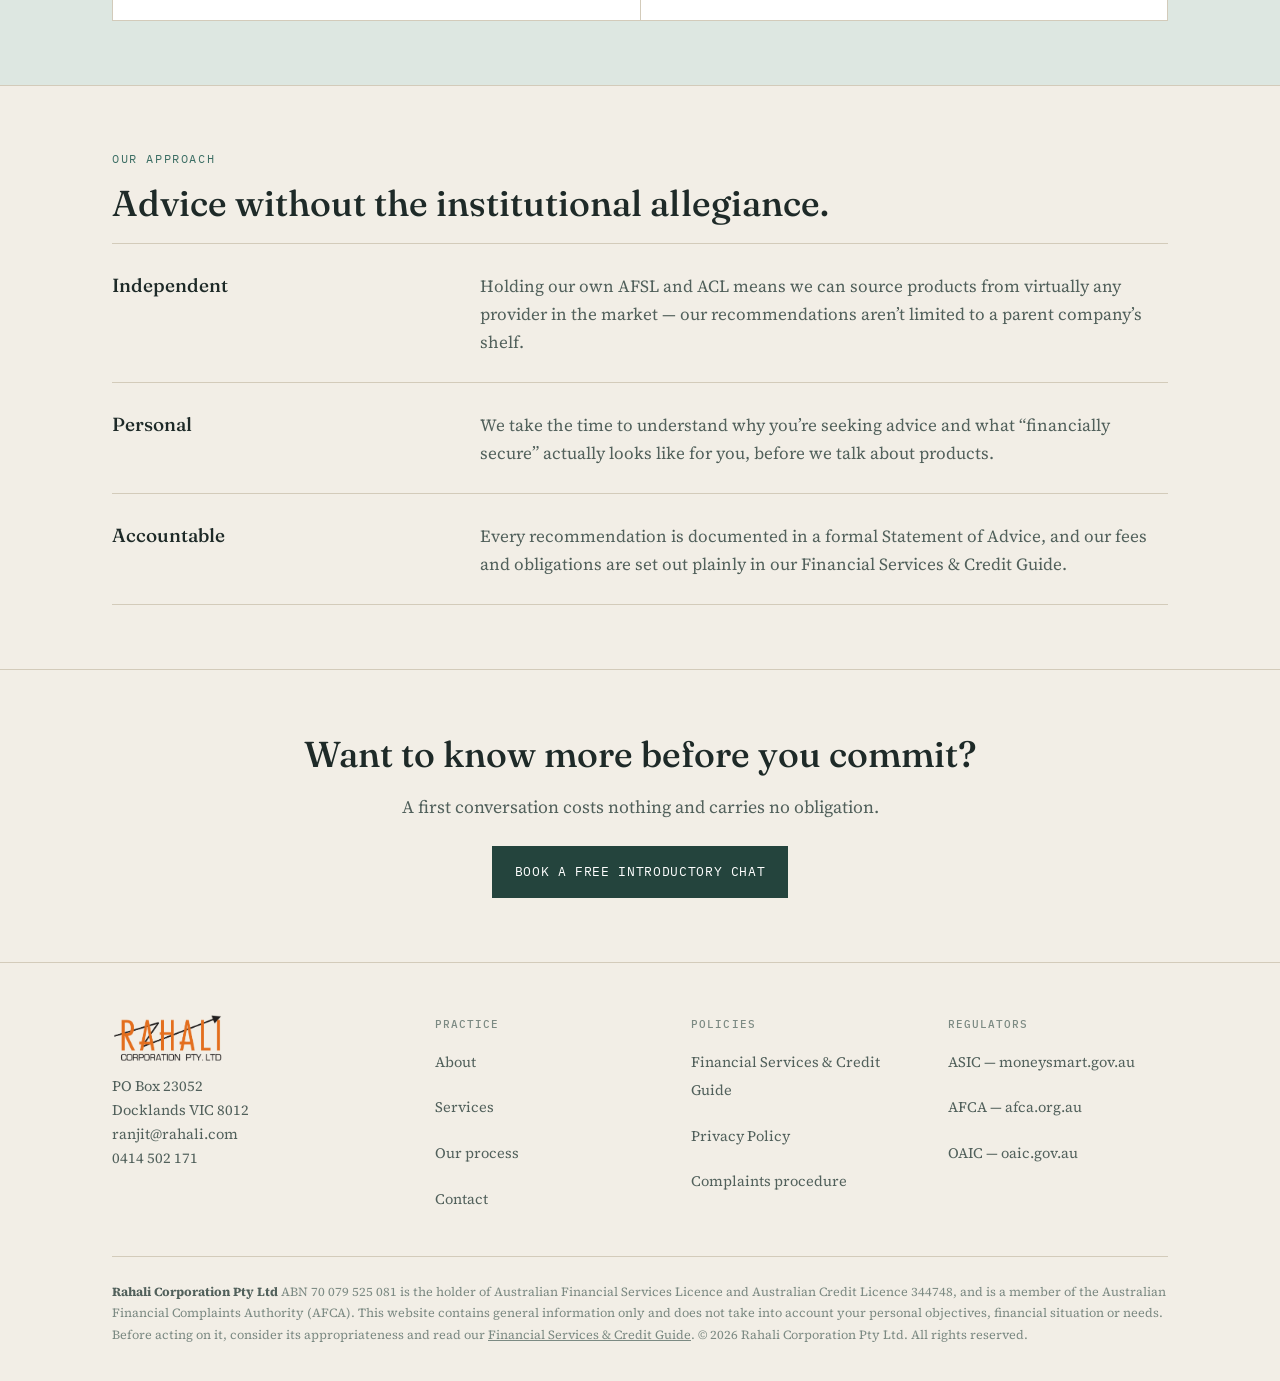
==== commit 4370326d: "Add Ranjit Das's photo under the pull-quote citation Places his headshot directly under "Ranjit Das " ====
--- a/about.html
+++ b/about.html
@@ -51,6 +51,7 @@
     <blockquote>
       &ldquo;Most people don&rsquo;t need a cleverer product. They need a plan they&rsquo;ll actually stick to &mdash; and someone accountable for it.&rdquo;
       <cite>Ranjit Das &mdash; Principal Adviser, Rahali Corporation</cite>
+      <img src="assets/img/ranjit-das.jpg" alt="Ranjit Das, Principal Adviser at Rahali Corporation" class="byline-photo">
     </blockquote>
     <div class="about-copy">
       <span class="eyebrow">Principal Adviser</span>
--- a/assets/css/style.css
+++ b/assets/css/style.css
@@ -99,8 +99,8 @@
 .topbar{ border-bottom:1px solid var(--line); background:var(--bg); position:sticky; top:0; z-index:100; }
 .topbar-inner{ display:flex; align-items:center; justify-content:space-between; padding:20px 0; gap:20px; }
 .logo{ display:flex; flex-direction:column; align-items:flex-start; gap:4px; text-decoration:none; flex-shrink:0; min-width:0; }
-.logo-img{ height:38px; width:auto; display:block; flex-shrink:0; }
-.logo-img--footer{ height:34px; margin-bottom:14px; }
+.logo-img{ height:56px; width:auto; display:block; flex-shrink:0; }
+.logo-img--footer{ height:46px; margin-bottom:14px; }
 .logo-tagline{
   font-family:"Source Serif 4", Georgia, serif; font-style:italic; font-size:12.5px;
   color:#E36E1D; line-height:1.25; white-space:nowrap;
@@ -172,6 +172,7 @@
   color:var(--ink); border-left:2px solid var(--accent); padding-left:22px;
 }
 blockquote cite{ display:block; margin-top:14px; font-family:"IBM Plex Mono",monospace; font-style:normal; font-size:12px; letter-spacing:.04em; color:var(--ink-faint); }
+.byline-photo{ width:88px; height:88px; object-fit:cover; margin-top:16px; border:1px solid var(--line); }
 .about-copy p{ color:var(--ink-soft); margin:0 0 16px; }
 .about-copy p:last-child{ margin-bottom:0; }
 
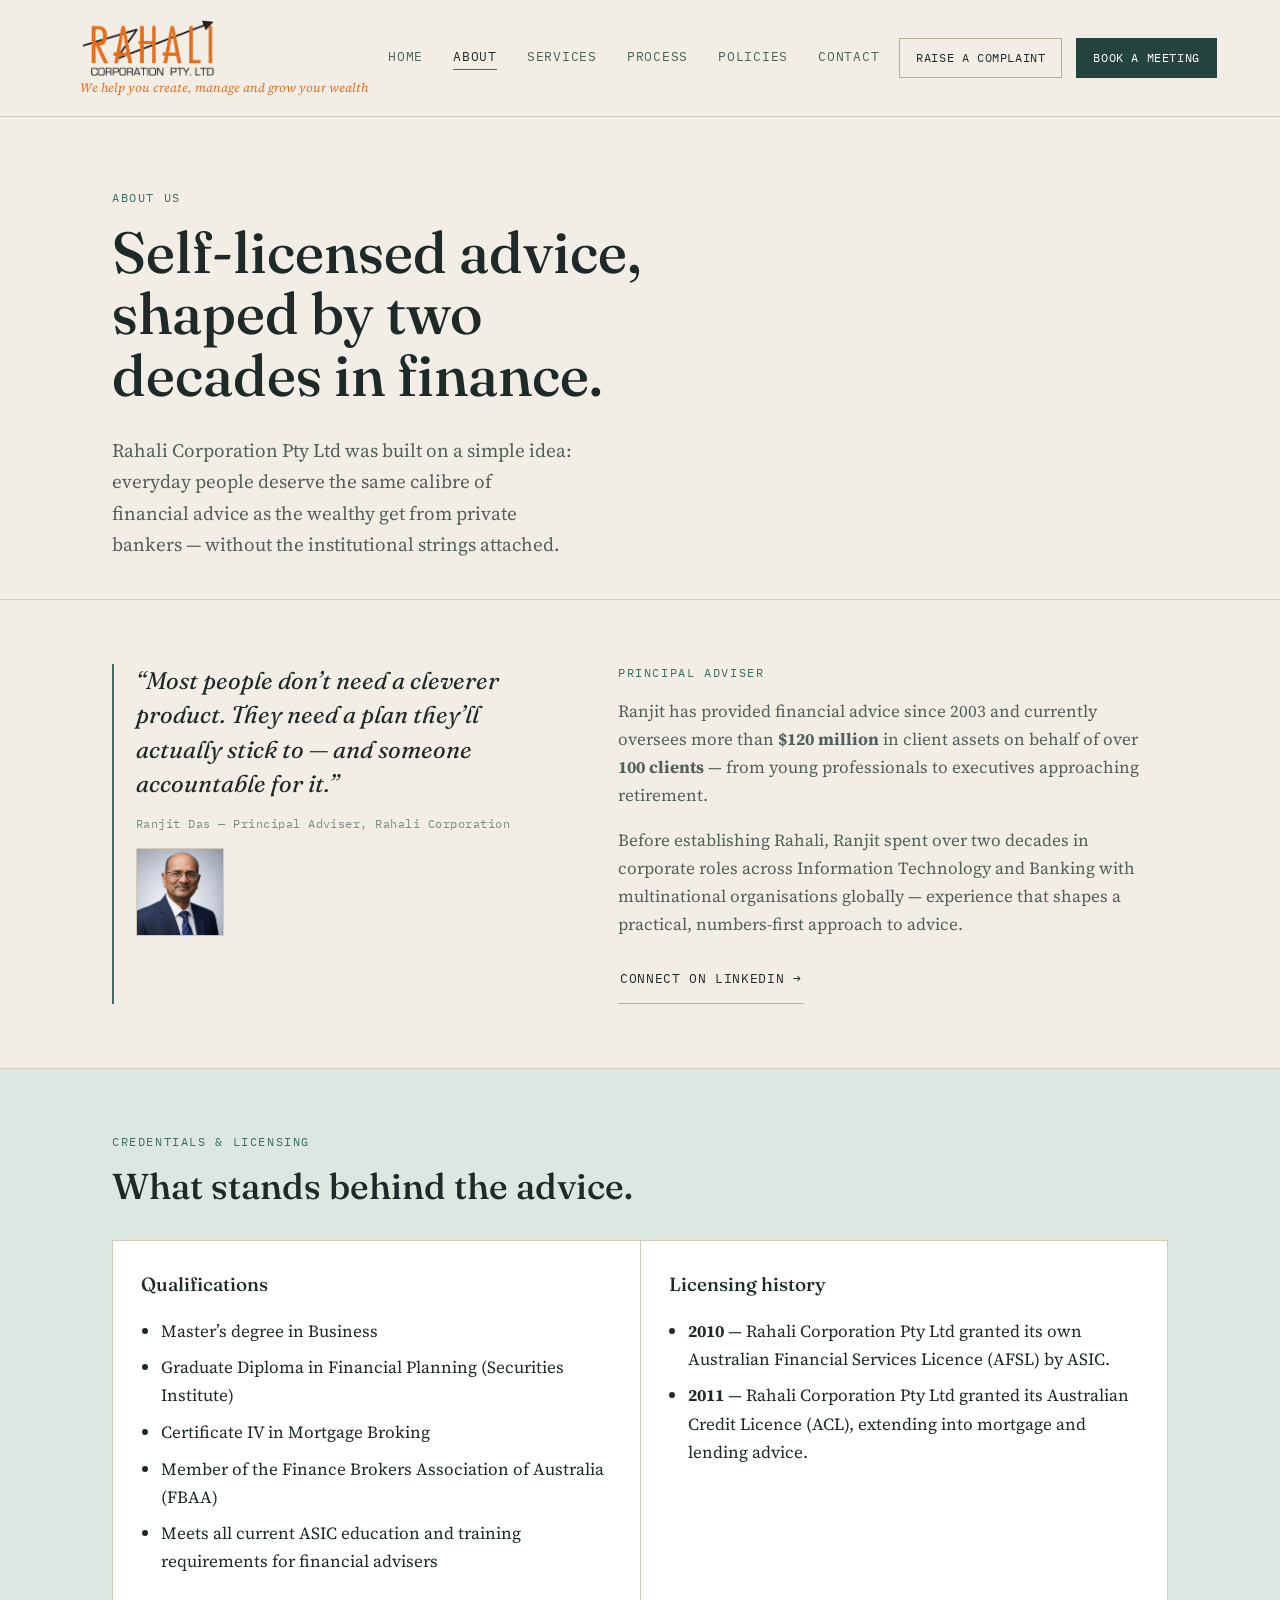
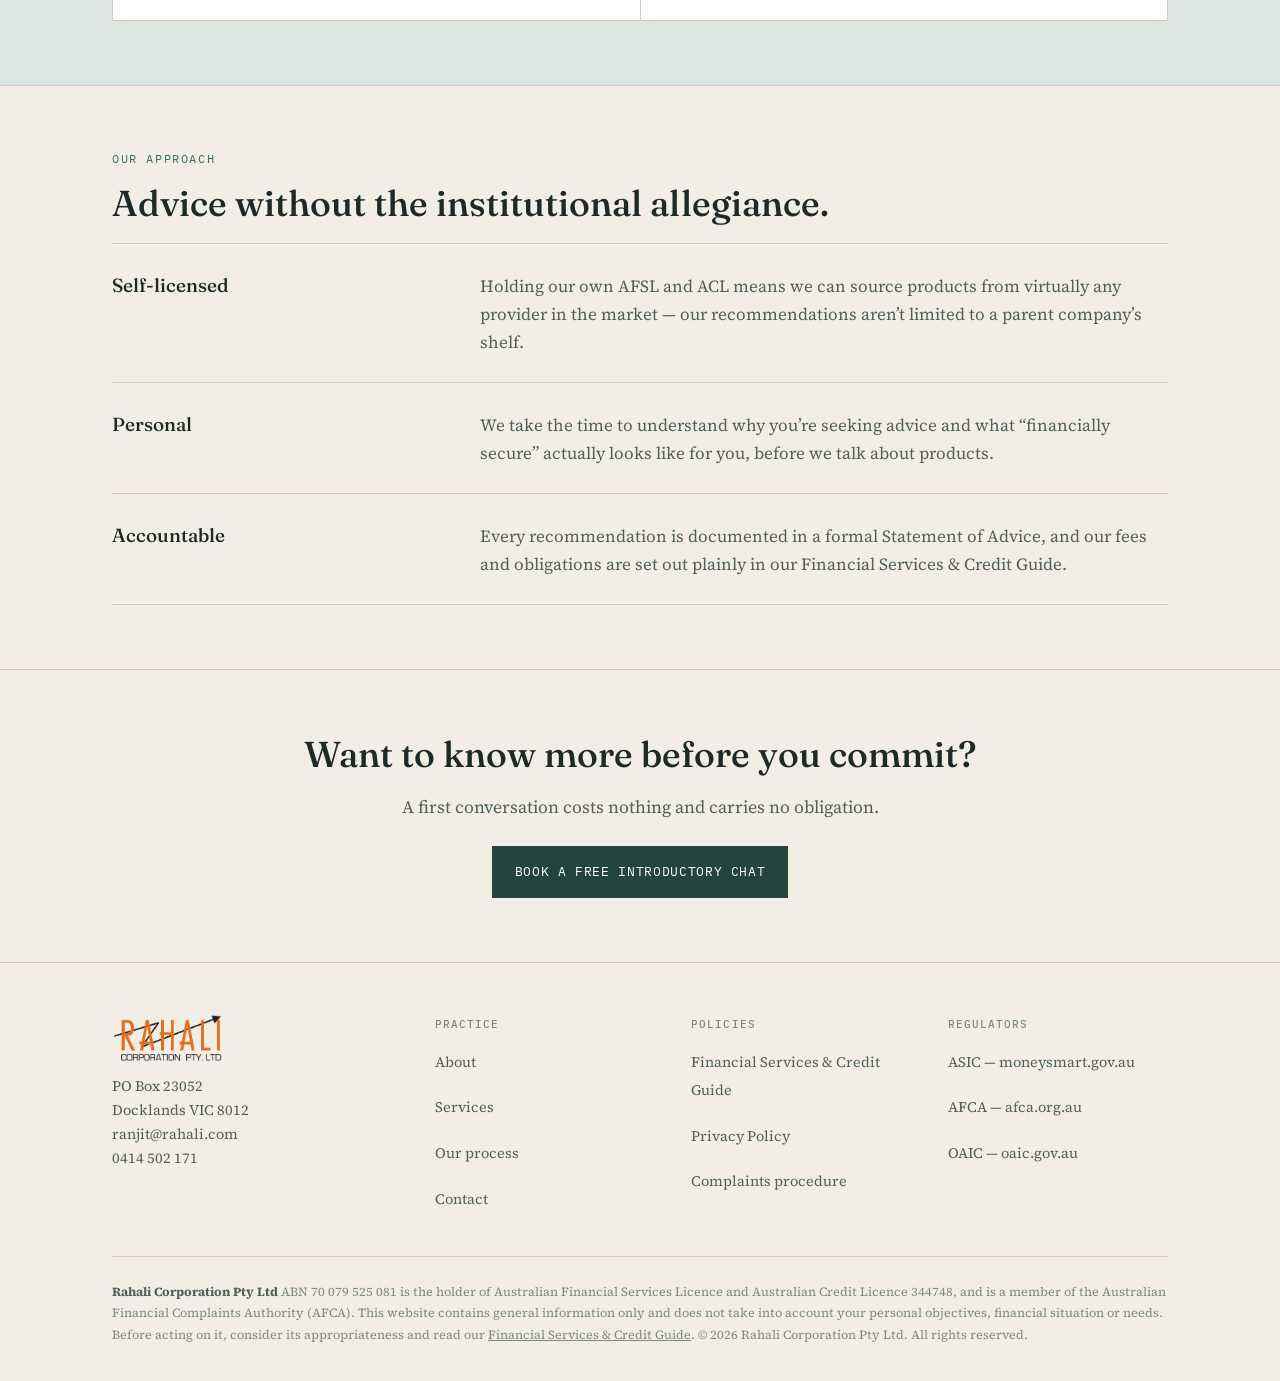
==== commit 97f704b1: "Remove "Independent"/"independently" describing Rahali itself ASIC restricts AFSL holders from descr" ====
--- a/about.html
+++ b/about.html
@@ -41,7 +41,7 @@
 <section class="hero" style="padding-bottom:20px;">
   <div class="wrap">
     <span class="eyebrow">About Us</span>
-    <h1>Independent advice, shaped by two decades in finance.</h1>
+    <h1>Self-licensed advice, shaped by two decades in finance.</h1>
     <p class="hero-sub">Rahali Corporation Pty Ltd was built on a simple idea: everyday people deserve the same calibre of financial advice as the wealthy get from private bankers &mdash; without the institutional strings attached.</p>
   </div>
 </section>
@@ -94,7 +94,7 @@
     <h2>Advice without the institutional allegiance.</h2>
     <div class="services-list" style="margin-top:8px;">
       <div class="service-row" style="grid-template-columns:1fr 2fr;">
-        <h3>Independent</h3>
+        <h3>Self-licensed</h3>
         <p>Holding our own AFSL and ACL means we can source products from virtually any provider in the market &mdash; our recommendations aren&rsquo;t limited to a parent company&rsquo;s shelf.</p>
       </div>
       <div class="service-row" style="grid-template-columns:1fr 2fr;">
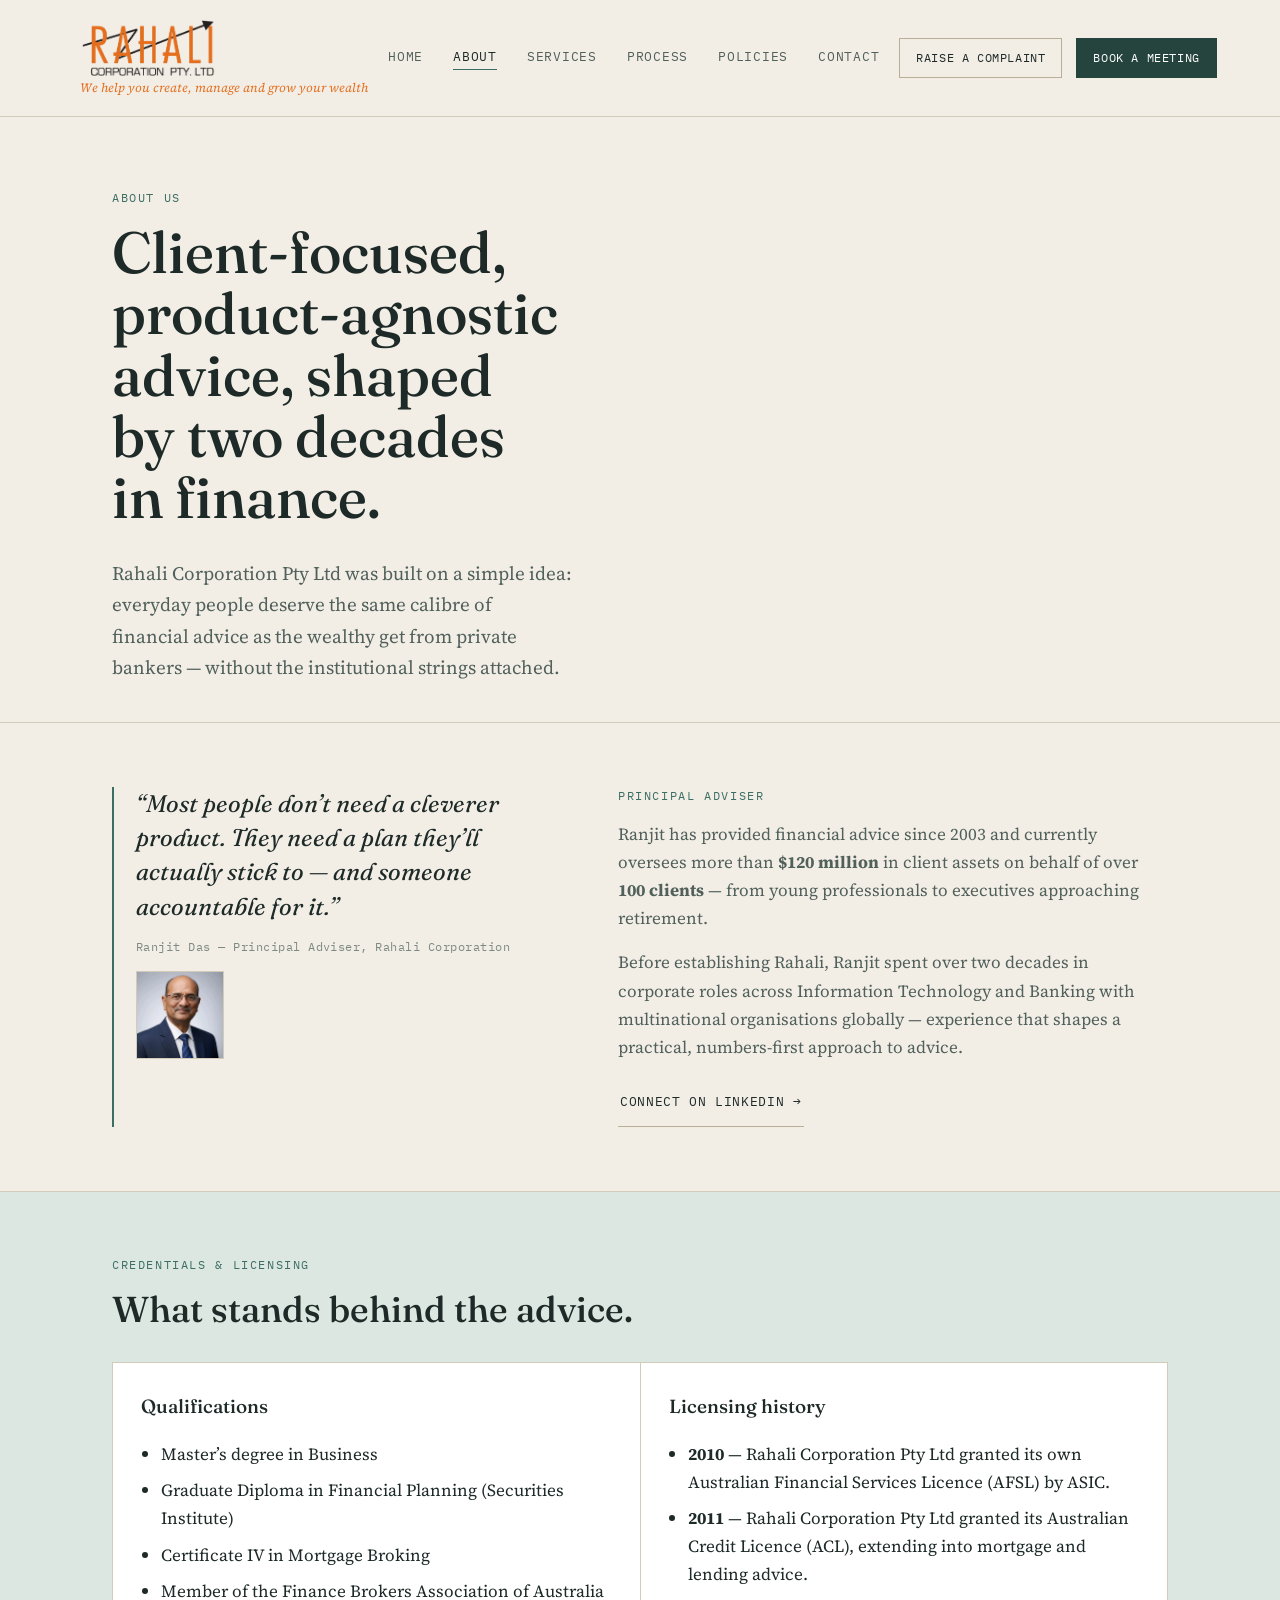
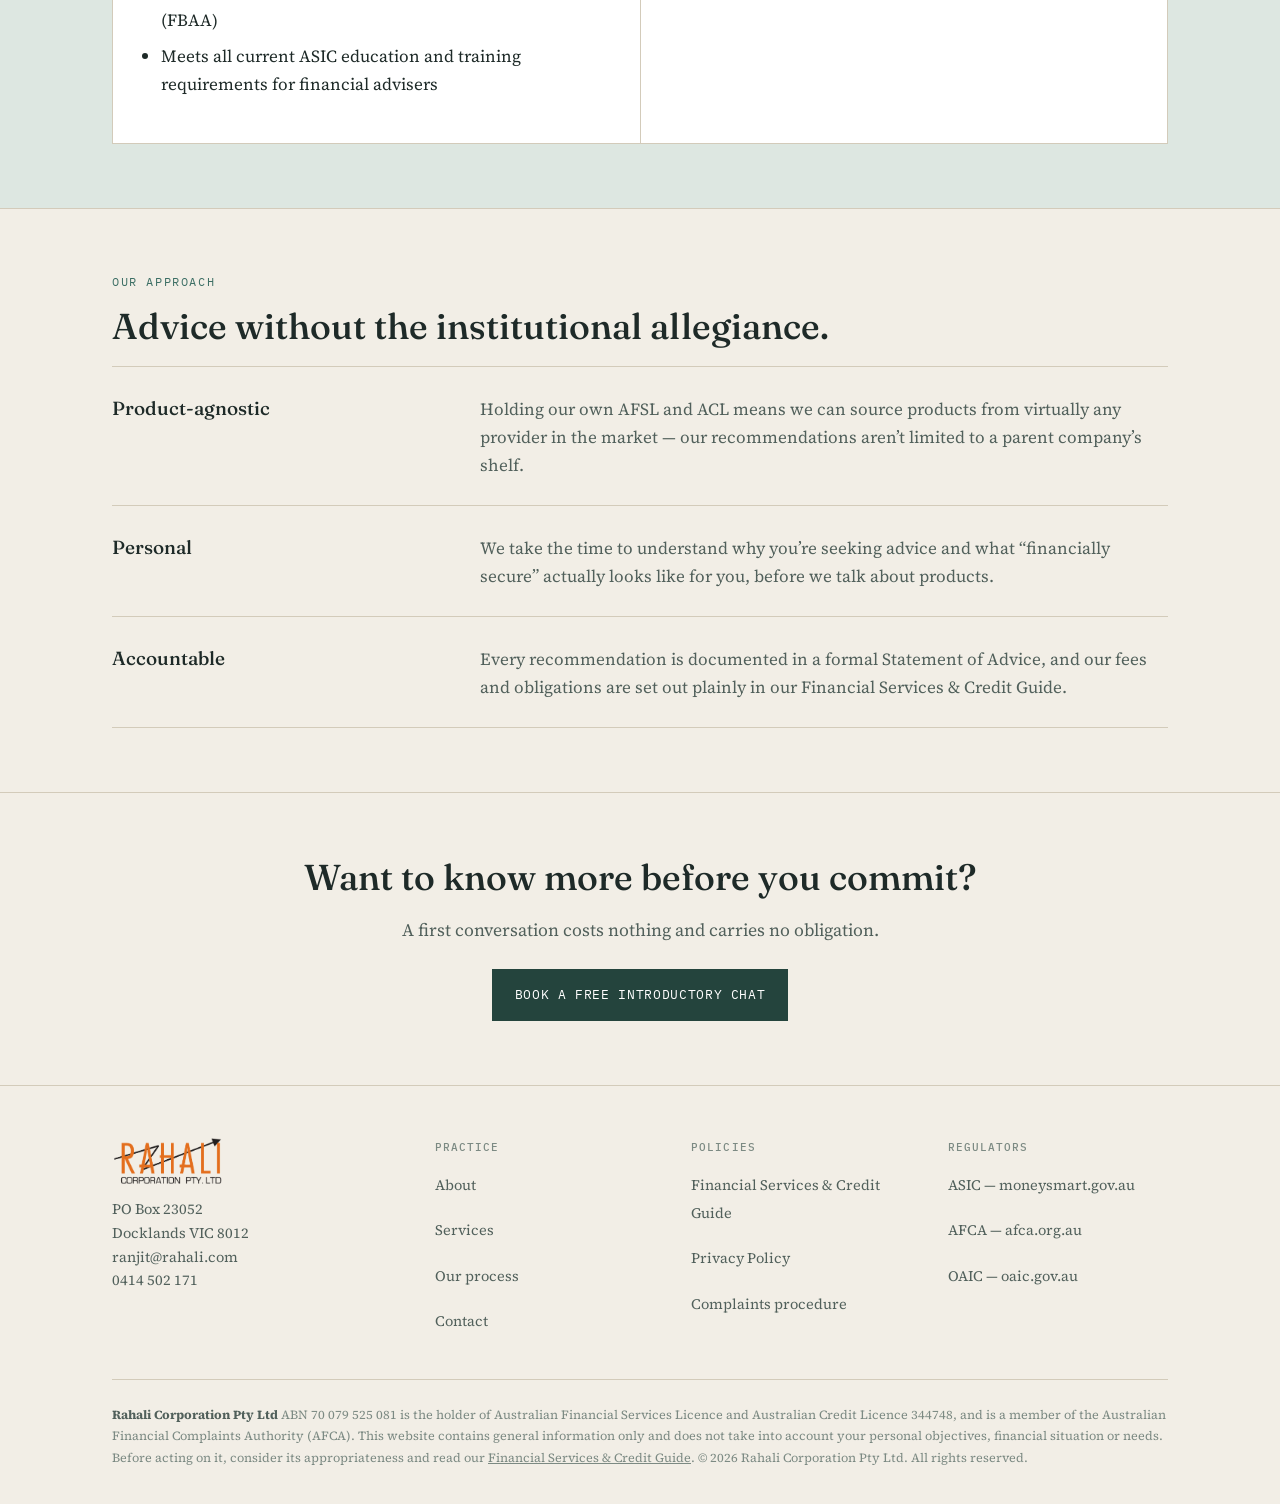
==== commit 110f2f08: "Replace "self-licensed" with client-focused/product-agnostic wording About H1 and hero paragraph on " ====
--- a/about.html
+++ b/about.html
@@ -41,7 +41,7 @@
 <section class="hero" style="padding-bottom:20px;">
   <div class="wrap">
     <span class="eyebrow">About Us</span>
-    <h1>Self-licensed advice, shaped by two decades in finance.</h1>
+    <h1>Client-focused, product-agnostic advice, shaped by two decades in finance.</h1>
     <p class="hero-sub">Rahali Corporation Pty Ltd was built on a simple idea: everyday people deserve the same calibre of financial advice as the wealthy get from private bankers &mdash; without the institutional strings attached.</p>
   </div>
 </section>
@@ -94,7 +94,7 @@
     <h2>Advice without the institutional allegiance.</h2>
     <div class="services-list" style="margin-top:8px;">
       <div class="service-row" style="grid-template-columns:1fr 2fr;">
-        <h3>Self-licensed</h3>
+        <h3>Product-agnostic</h3>
         <p>Holding our own AFSL and ACL means we can source products from virtually any provider in the market &mdash; our recommendations aren&rsquo;t limited to a parent company&rsquo;s shelf.</p>
       </div>
       <div class="service-row" style="grid-template-columns:1fr 2fr;">
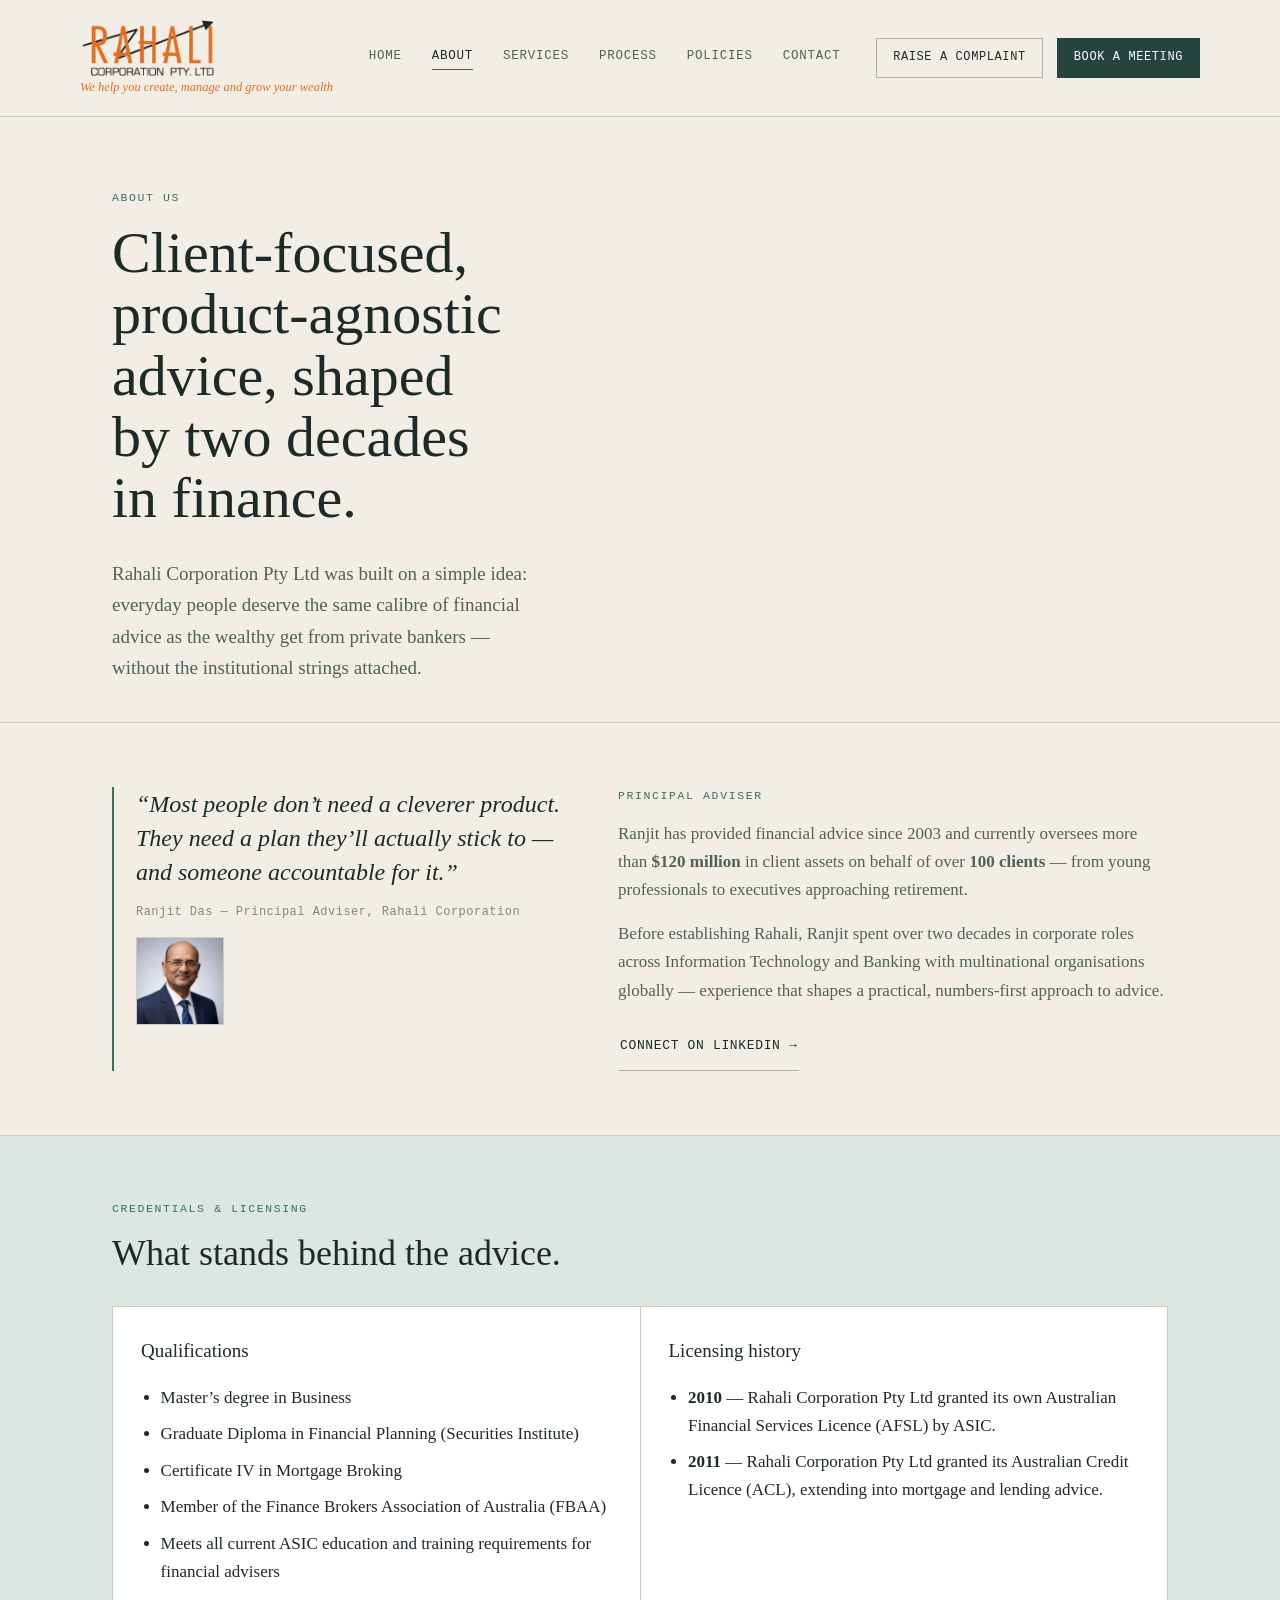
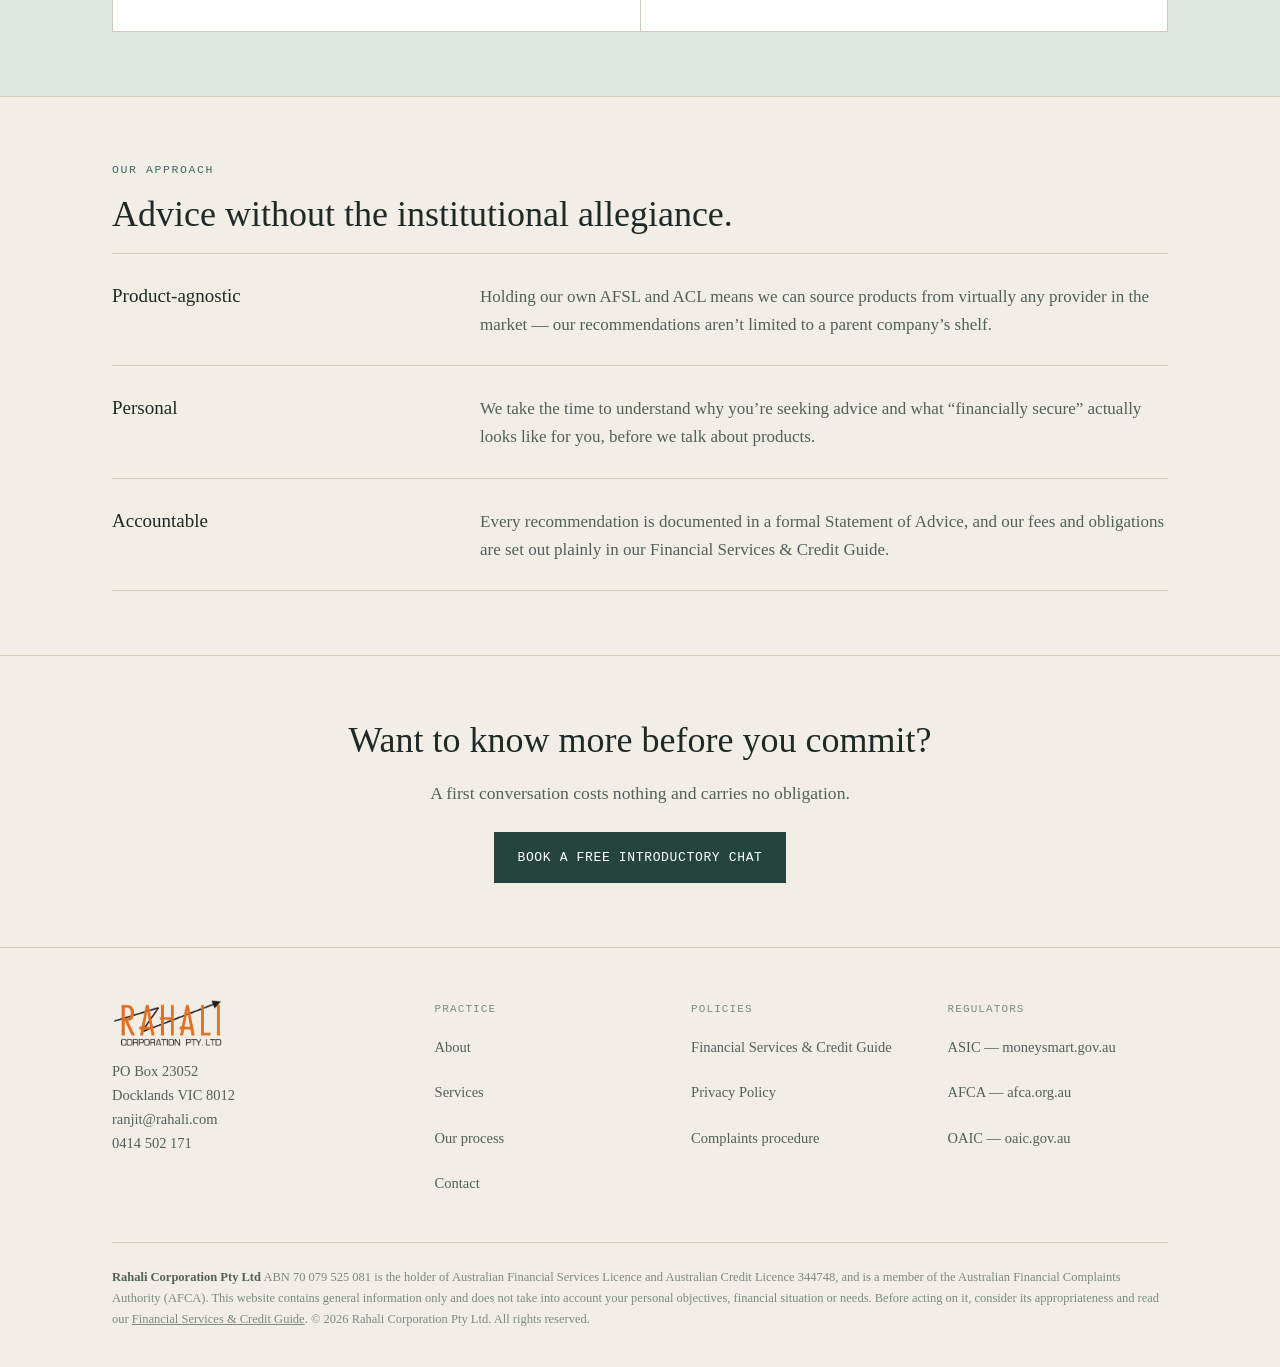
==== commit cd1d90f6: "Add SEO, structured data, and security hardening - Fix font loading: replace CSS @import with HTML <" ====
--- a/about.html
+++ b/about.html
@@ -3,11 +3,28 @@
 <head>
 <meta charset="UTF-8">
 <meta name="viewport" content="width=device-width, initial-scale=1.0">
+<meta http-equiv="Content-Security-Policy" content="default-src 'self'; script-src 'self' https://static.cloudflareinsights.com; style-src 'self' 'unsafe-inline' https://fonts.googleapis.com; font-src 'self' https://fonts.gstatic.com; img-src 'self' data:; connect-src 'self' https://cloudflareinsights.com; base-uri 'self'; form-action 'self';">
 <title>About Us | Rahali Corporation</title>
 <meta name="description" content="Meet Ranjit Das, Principal Adviser of Rahali Corporation Pty Ltd &mdash; over 23 years of financial planning and mortgage broking experience.">
+<link rel="canonical" href="https://rahali.com/about.html">
+
+<meta property="og:type" content="website">
+<meta property="og:site_name" content="Rahali Corporation">
+<meta property="og:locale" content="en_AU">
+<meta property="og:title" content="About Us | Rahali Corporation">
+<meta property="og:description" content="Meet Ranjit Das, Principal Adviser of Rahali Corporation Pty Ltd &mdash; over 23 years of financial planning and mortgage broking experience.">
+<meta property="og:url" content="https://rahali.com/about.html">
+<meta property="og:image" content="https://rahali.com/assets/img/social-share.jpg">
+
+<meta name="twitter:card" content="summary_large_image">
+<meta name="twitter:title" content="About Us | Rahali Corporation">
+<meta name="twitter:description" content="Meet Ranjit Das, Principal Adviser of Rahali Corporation Pty Ltd &mdash; over 23 years of financial planning and mortgage broking experience.">
+<meta name="twitter:image" content="https://rahali.com/assets/img/social-share.jpg">
+
 <link rel="icon" href="assets/img/favicon.png" type="image/png">
 <link rel="preconnect" href="https://fonts.googleapis.com">
 <link rel="preconnect" href="https://fonts.gstatic.com" crossorigin>
+<link rel="stylesheet" href="https://fonts.googleapis.com/css2?family=Fraunces:opsz,wght@9..144,400;9..144,500;9..144,600&family=Source+Serif+4:ital,wght@0,400;0,500;0,600;1,400&family=IBM+Plex+Mono:wght@400;500&display=swap">
 <link rel="stylesheet" href="assets/css/style.css">
 </head>
 <body>
@@ -158,5 +175,6 @@
 </footer>
 
 <script src="assets/js/main.js"></script>
+<script type='module' src='https://static.cloudflareinsights.com/beacon.min.js' data-cf-beacon='{"token": "2263f9cdb6f141d8b6240661b75b7e3c"}'></script>
 </body>
 </html>
--- a/assets/css/style.css
+++ b/assets/css/style.css
@@ -3,8 +3,6 @@
    "Long Horizon" design system: editorial serif + mono labels,
    sage/cream palette, sharp corners, no shadows.
    ========================================================= */
-
-@import url('https://fonts.googleapis.com/css2?family=Fraunces:opsz,wght@9..144,400;9..144,500;9..144,600&family=Source+Serif+4:ital,wght@0,400;0,500;0,600;1,400&family=IBM+Plex+Mono:wght@400;500&display=swap');
 
 :root{
   --bg:#F2EEE6;
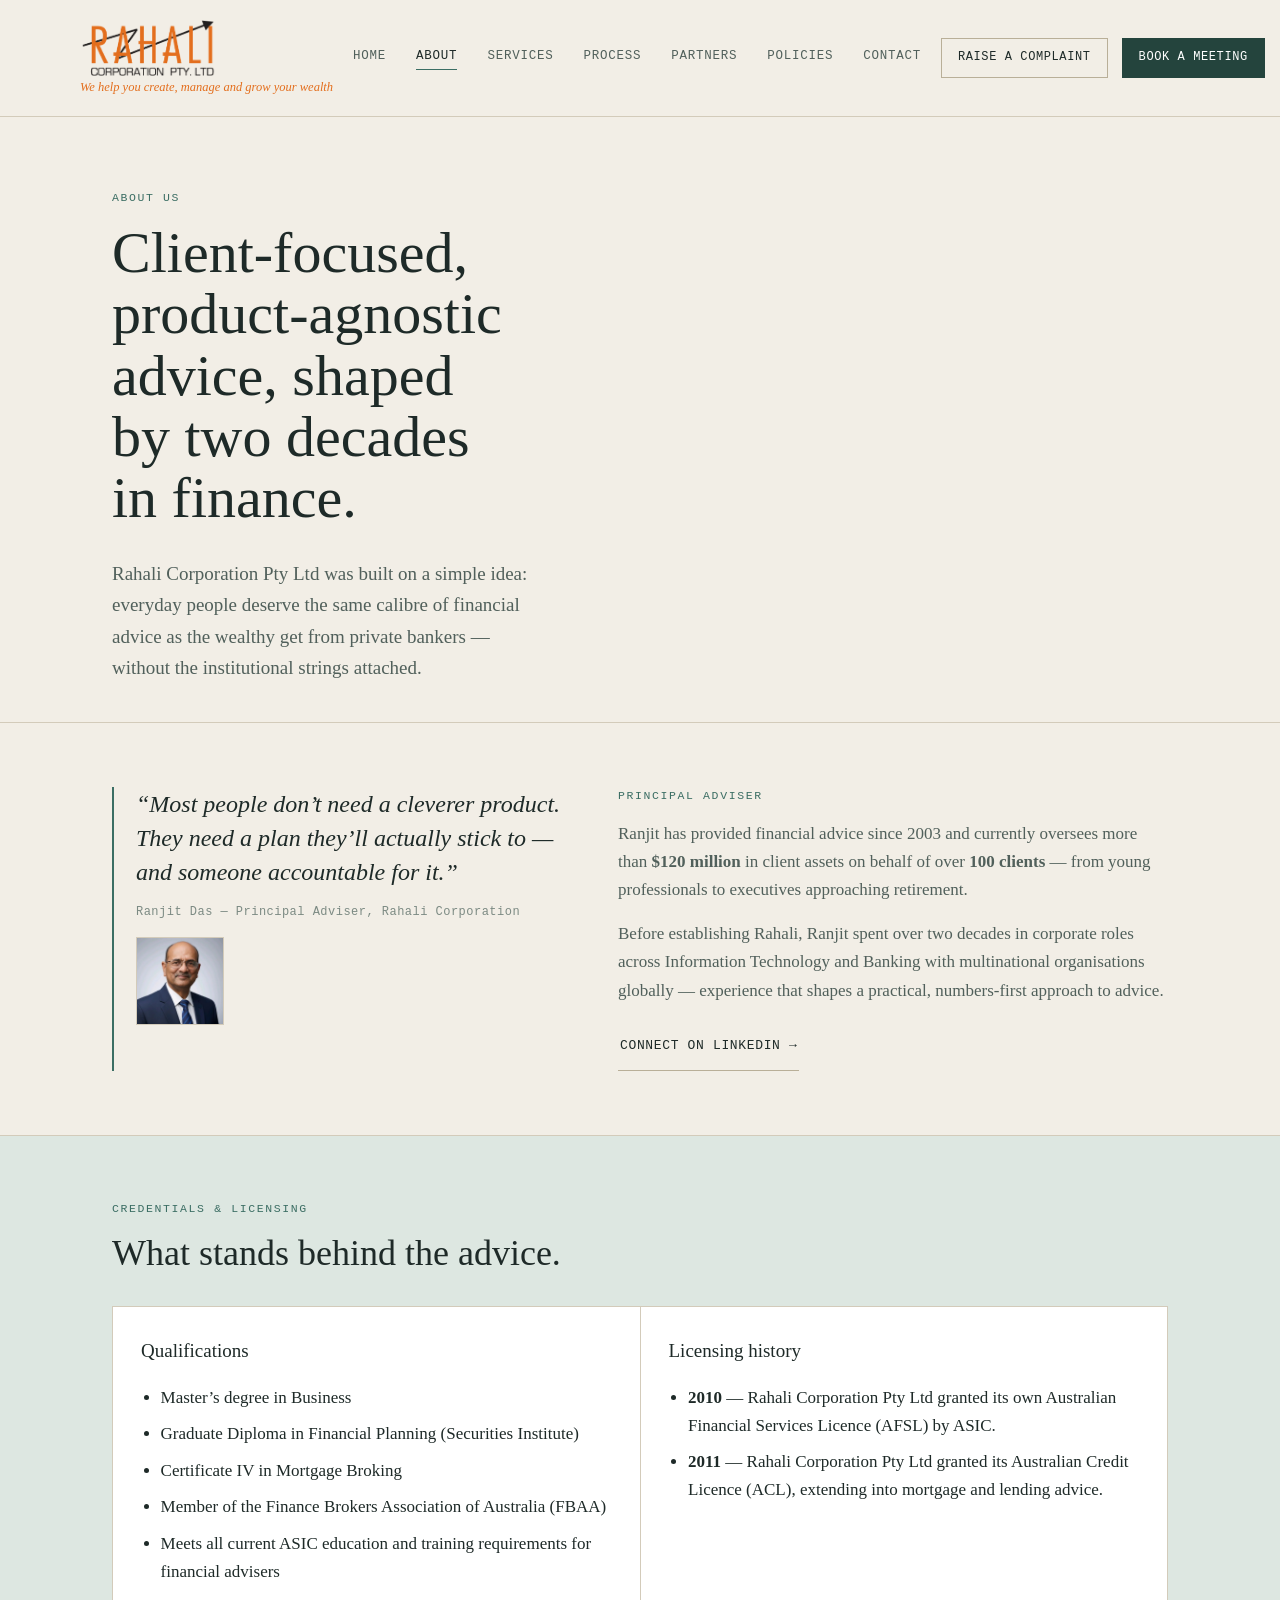
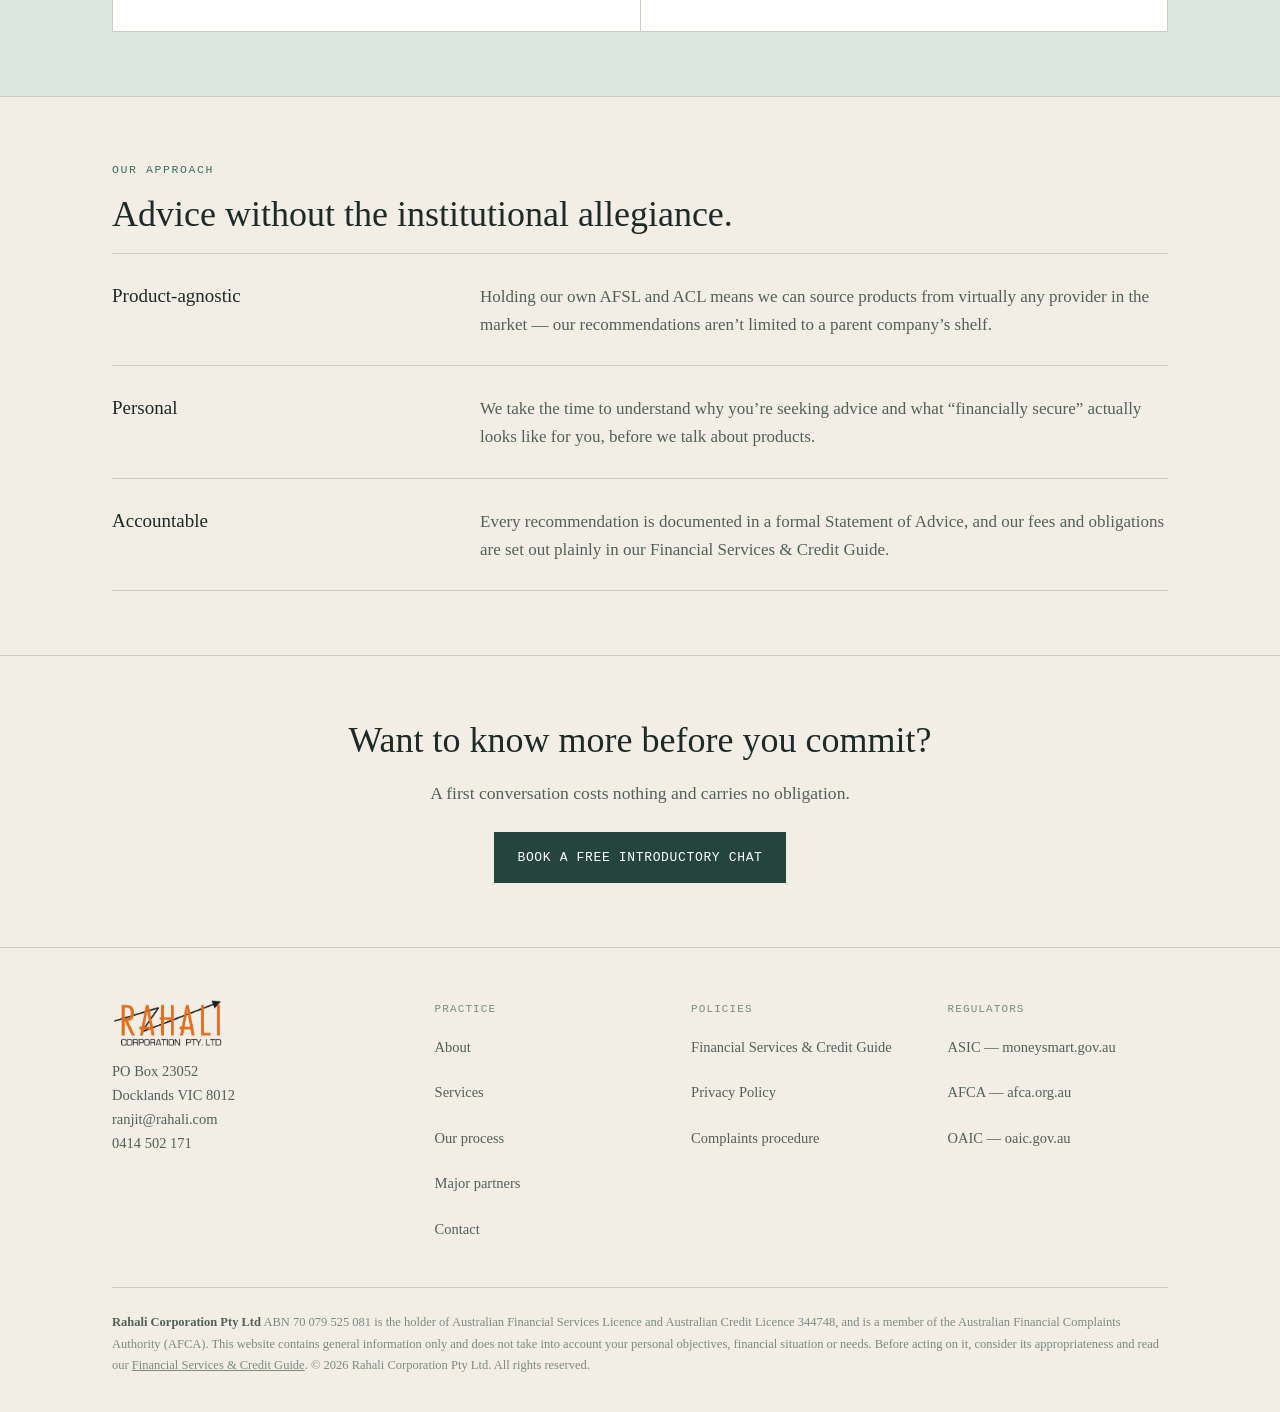
==== commit fe73c155: "Add Major Partners page - New partners.html listing Platform (MLC Expand, Netwealth), Insurance   (Z" ====
--- a/about.html
+++ b/about.html
@@ -40,6 +40,7 @@
       <a href="about.html">About</a>
       <a href="services.html">Services</a>
       <a href="process.html">Process</a>
+      <a href="partners.html">Partners</a>
       <a href="policies.html">Policies</a>
       <a href="contact.html">Contact</a>
     </nav>
@@ -148,6 +149,7 @@
           <li><a href="about.html">About</a></li>
           <li><a href="services.html">Services</a></li>
           <li><a href="process.html">Our process</a></li>
+          <li><a href="partners.html">Major partners</a></li>
           <li><a href="contact.html">Contact</a></li>
         </ul>
       </div>
--- a/assets/css/style.css
+++ b/assets/css/style.css
@@ -230,6 +230,20 @@
 @media (max-width:760px){ .panel-grid-3, .panel-grid-2{ grid-template-columns:1fr; } }
 .panel-grid .panel{ border:none; }
 
+/* ---- Partner logo grid ---- */
+.partner-grid{ display:grid; grid-template-columns:repeat(auto-fit,minmax(180px,1fr)); gap:1px; background:var(--line); border:1px solid var(--line); margin-top:24px; }
+@media (max-width:420px){ .partner-grid{ grid-template-columns:1fr; } }
+.partner-card{
+  background:var(--surface); padding:30px 20px; min-height:140px;
+  display:flex; flex-direction:column; align-items:center; justify-content:center; gap:14px;
+  text-align:center; text-decoration:none; transition:background .15s ease;
+}
+a.partner-card:hover{ background:var(--accent-tint); }
+.partner-logo{ height:42px; max-width:150px; width:auto; object-fit:contain; }
+.partner-name{ font-family:"IBM Plex Mono",monospace; font-size:11.5px; letter-spacing:.03em; color:var(--ink-soft); }
+.partner-category{ margin-top:56px; }
+.partner-category:first-of-type{ margin-top:0; }
+
 /* ---- Tables ---- */
 table{ width:100%; border-collapse:collapse; margin:1.2em 0; font-size:15px; }
 th,td{ text-align:left; padding:12px 14px; border-bottom:1px solid var(--line); vertical-align:top; }
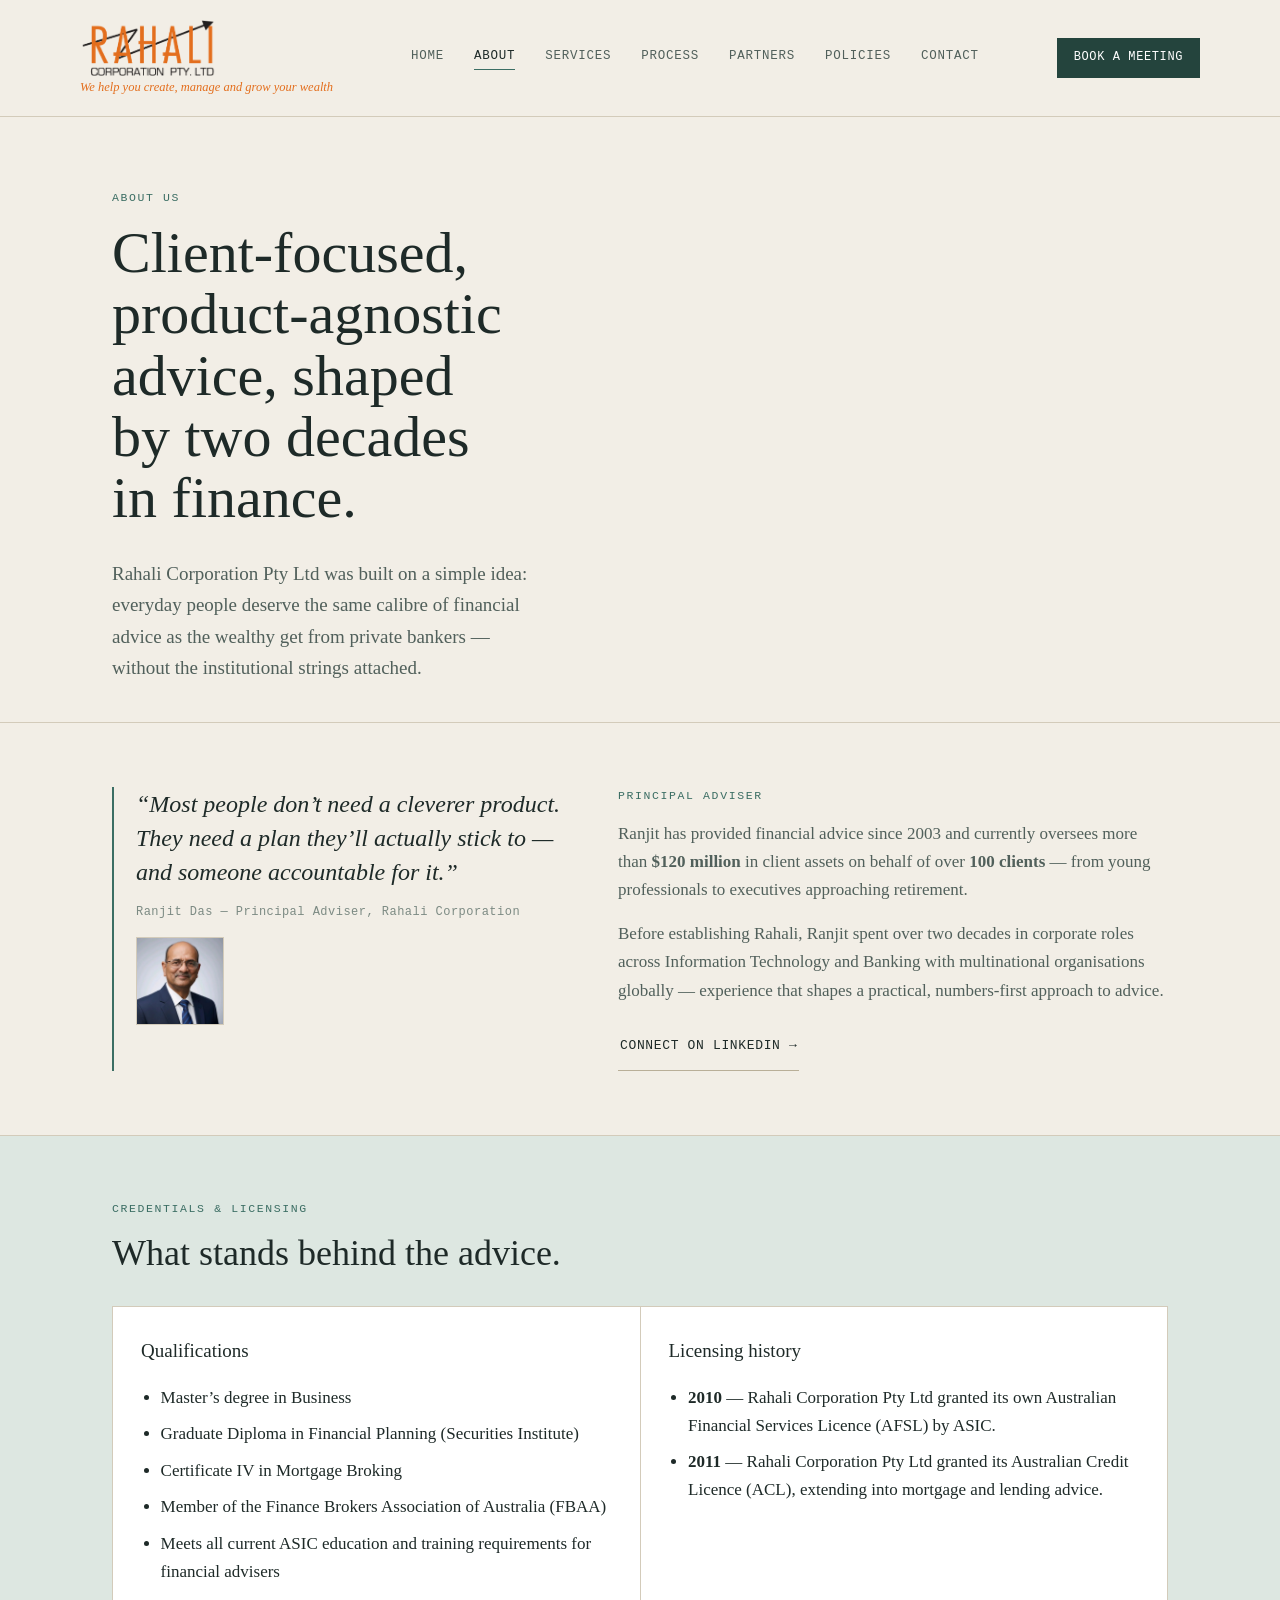
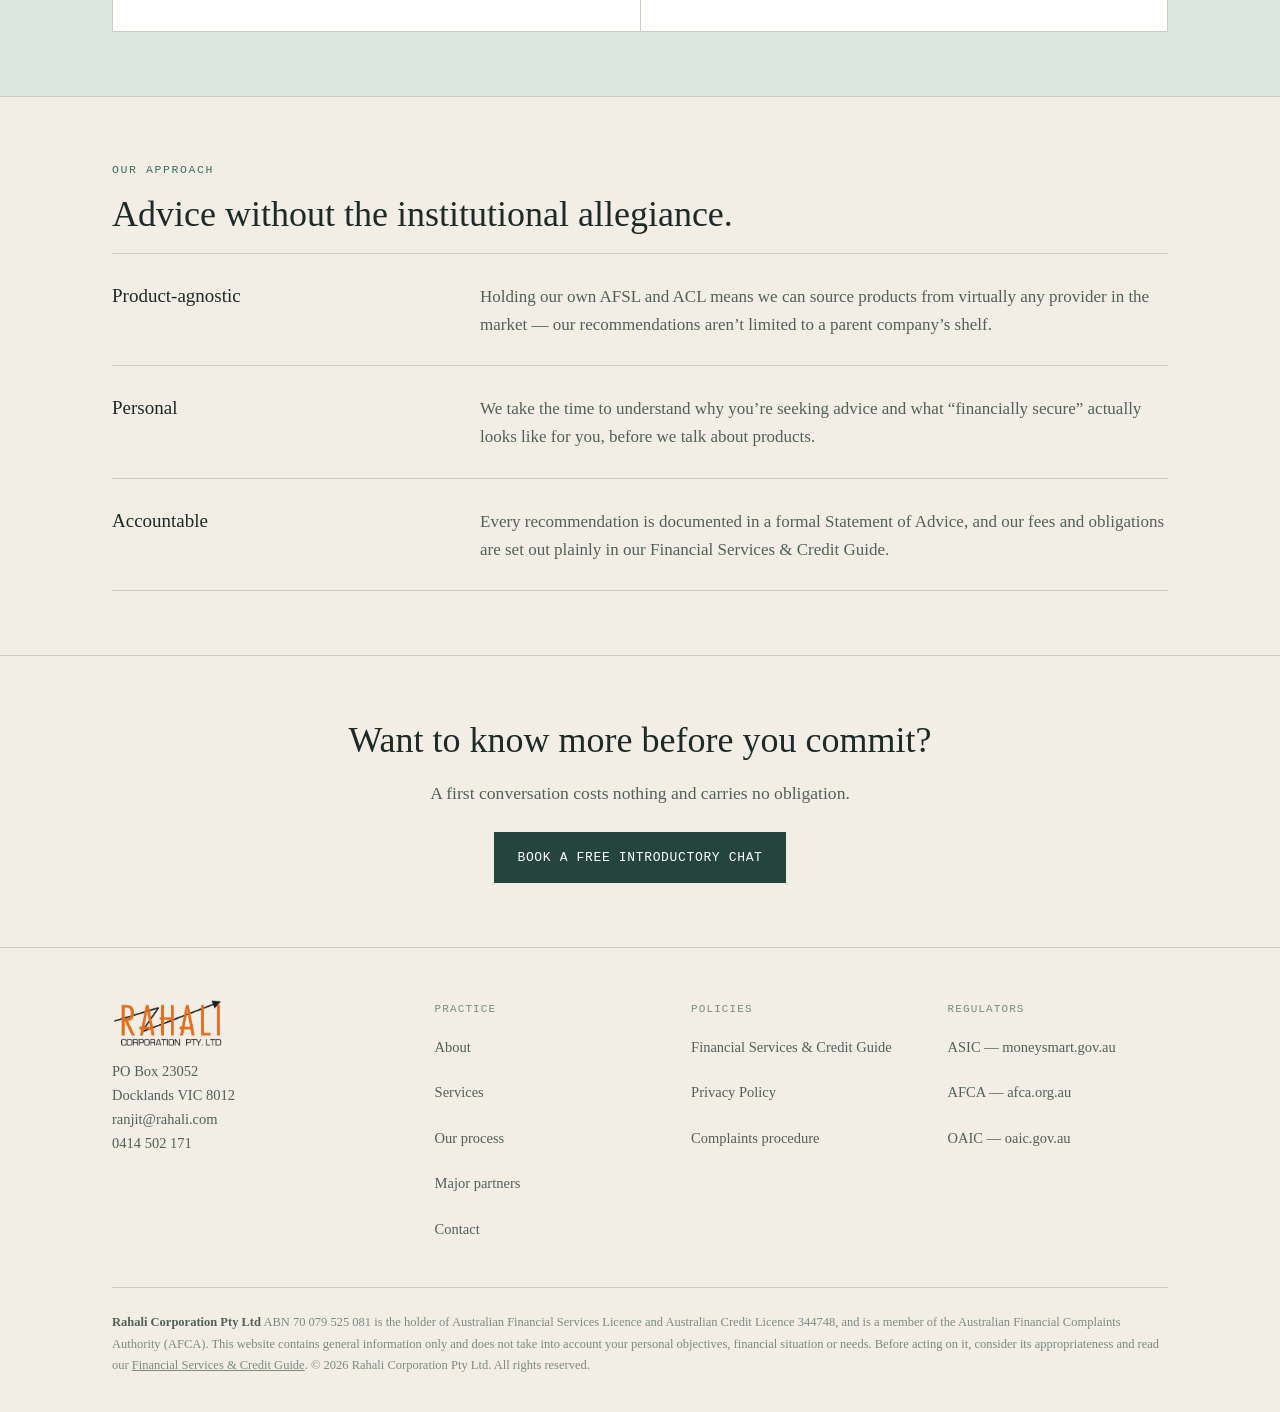
==== commit d27b1a1f: "Remove "Raise a Complaint" button from topbar on all pages Complaints remain reachable via the foote" ====
--- a/about.html
+++ b/about.html
@@ -45,7 +45,6 @@
       <a href="contact.html">Contact</a>
     </nav>
     <div class="topbar-cta">
-      <a class="btn-sm btn-outline-sm" href="complaints.html">Raise a Complaint</a>
       <a class="btn-primary btn-sm" href="contact.html">Book a meeting</a>
       <button class="nav-toggle" aria-label="Toggle menu" aria-expanded="false">
         <span></span><span></span><span></span>
